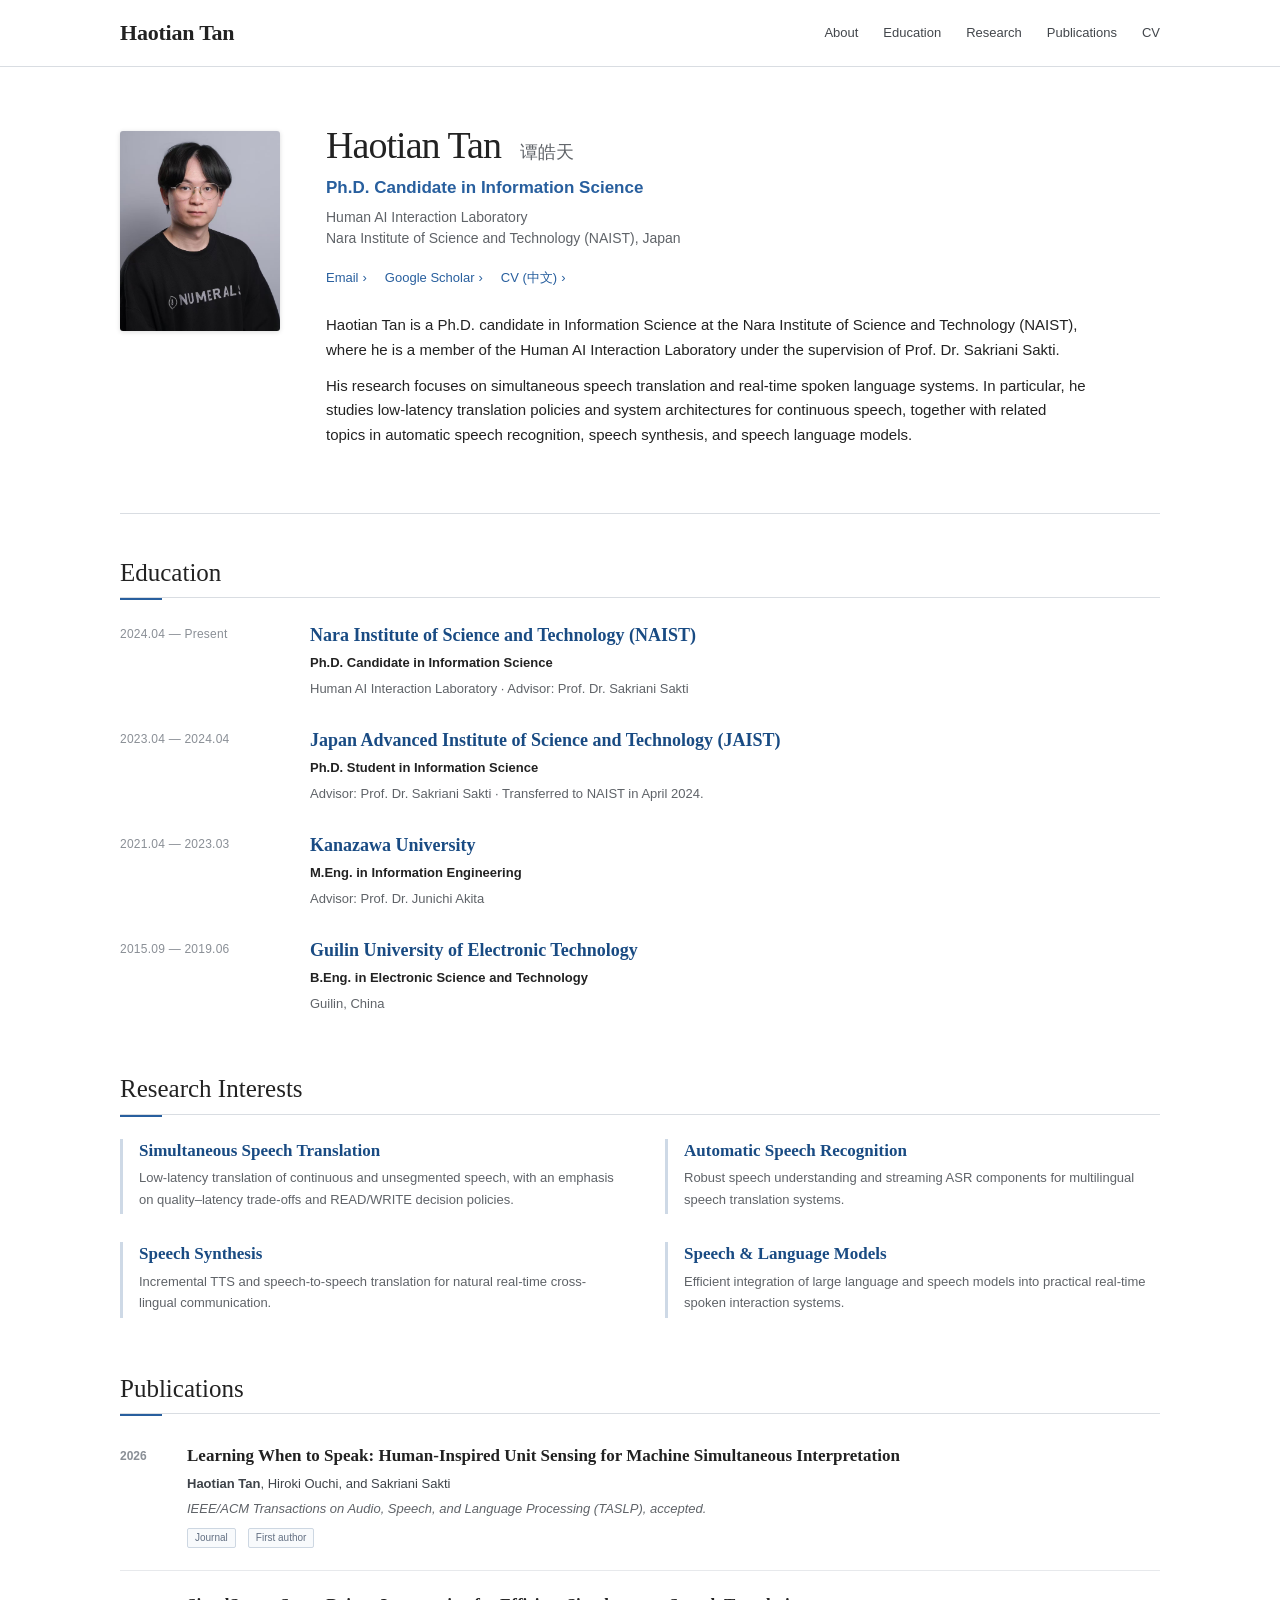
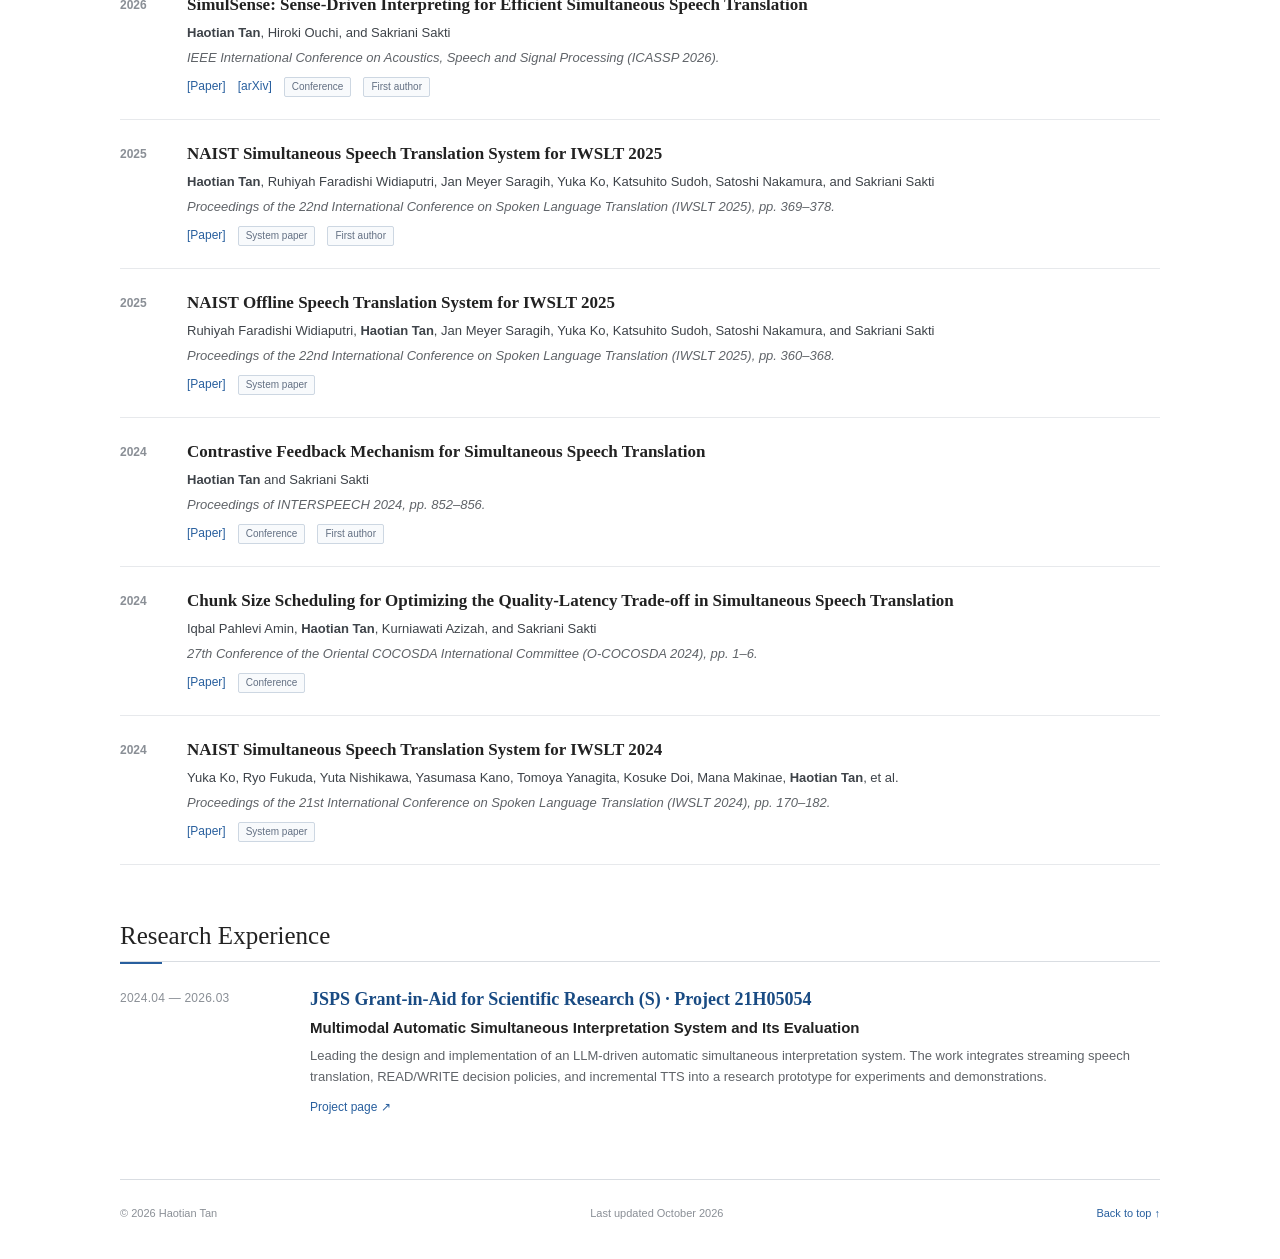
==== index.html @ d86bb1fe "Publish academic homepage" ====
<!doctype html>
<html lang="en">
<head>
  <meta charset="utf-8">
  <meta name="viewport" content="width=device-width, initial-scale=1">
  <title>Haotian Tan | Academic Homepage</title>
  <meta name="description" content="Academic homepage of Haotian Tan, a Ph.D. candidate at NAIST researching simultaneous speech translation, speech recognition, and speech synthesis.">
  <link rel="canonical" href="https://tan-ht.github.io/">
  <link rel="stylesheet" href="styles.css">
  <link rel="icon" type="image/svg+xml" href="favicon.svg">
  <meta property="og:title" content="Haotian Tan | Academic Homepage">
  <meta property="og:description" content="Ph.D. Candidate at NAIST · Simultaneous Speech Translation">
  <meta property="og:type" content="website">
  <meta property="og:url" content="https://tan-ht.github.io/">
  <meta property="og:image" content="https://tan-ht.github.io/og-academic.png">
  <meta property="og:image:width" content="1733">
  <meta property="og:image:height" content="907">
  <meta name="twitter:card" content="summary_large_image">
  <meta name="twitter:title" content="Haotian Tan | Academic Homepage">
  <meta name="twitter:description" content="Ph.D. Candidate at NAIST · Simultaneous Speech Translation">
  <meta name="twitter:image" content="https://tan-ht.github.io/og-academic.png">
</head>
<body>
<link rel="preload" as="image" href="/haotian-tan.jpg"/><main id="top"><header class="site-header"><div class="header-inner"><a class="site-name" href="#top">Haotian Tan</a><nav aria-label="Primary navigation"><a href="#about">About</a><a href="#education">Education</a><a href="#research">Research</a><a href="#publications">Publications</a><a href="/Haotian_Tan_CV_CN.pdf" download="">CV</a></nav></div></header><div class="page"><section class="intro" id="about"><div class="portrait-wrap"><img src="/haotian-tan.jpg" alt="Haotian Tan"/></div><div class="intro-copy"><h1>Haotian Tan <span>谭皓天</span></h1><p class="position">Ph.D. Candidate in Information Science</p><p class="affiliation">Human AI Interaction Laboratory<br/>Nara Institute of Science and Technology (NAIST), Japan</p><div class="contact-links"><a href="mailto:tan.haotian.tf5@naist.ac.jp">Email</a><a href="https://scholar.google.com/citations?user=Lh4GXVgAAAAJ&amp;hl=en" target="_blank" rel="noreferrer">Google Scholar</a><a href="/Haotian_Tan_CV_CN.pdf" download="">CV (中文)</a></div><div class="bio"><p>Haotian Tan is a Ph.D. candidate in Information Science at the Nara Institute of Science and Technology (NAIST), where he is a member of the Human AI Interaction Laboratory under the supervision of Prof. Dr. Sakriani Sakti.</p><p>His research focuses on simultaneous speech translation and real-time spoken language systems. In particular, he studies low-latency translation policies and system architectures for continuous speech, together with related topics in automatic speech recognition, speech synthesis, and speech language models.</p></div></div></section><section class="section" id="education"><h2>Education</h2><div class="education-list"><article class="education-item"><div class="education-dates">2024.04 — Present</div><div><h3>Nara Institute of Science and Technology (NAIST)</h3><p class="degree">Ph.D. Candidate in Information Science</p><p>Human AI Interaction Laboratory · Advisor: Prof. Dr. Sakriani Sakti</p></div></article><article class="education-item"><div class="education-dates">2023.04 — 2024.04</div><div><h3>Japan Advanced Institute of Science and Technology (JAIST)</h3><p class="degree">Ph.D. Student in Information Science</p><p>Advisor: Prof. Dr. Sakriani Sakti · Transferred to NAIST in April 2024.</p></div></article><article class="education-item"><div class="education-dates">2021.04 — 2023.03</div><div><h3>Kanazawa University</h3><p class="degree">M.Eng. in Information Engineering</p><p>Advisor: Prof. Dr. Junichi Akita</p></div></article><article class="education-item"><div class="education-dates">2015.09 — 2019.06</div><div><h3>Guilin University of Electronic Technology</h3><p class="degree">B.Eng. in Electronic Science and Technology</p><p>Guilin, China</p></div></article></div></section><section class="section" id="research"><h2>Research Interests</h2><div class="research-list"><article><h3>Simultaneous Speech Translation</h3><p>Low-latency translation of continuous and unsegmented speech, with an emphasis on quality–latency trade-offs and READ/WRITE decision policies.</p></article><article><h3>Automatic Speech Recognition</h3><p>Robust speech understanding and streaming ASR components for multilingual speech translation systems.</p></article><article><h3>Speech Synthesis</h3><p>Incremental TTS and speech-to-speech translation for natural real-time cross-lingual communication.</p></article><article><h3>Speech &amp; Language Models</h3><p>Efficient integration of large language and speech models into practical real-time spoken interaction systems.</p></article></div></section><section class="section" id="publications"><div class="section-heading-row"><h2>Publications</h2></div><div class="publications"><article class="publication"><div class="pub-year">2026</div><div class="pub-content"><h3>Learning When to Speak: Human-Inspired Unit Sensing for Machine Simultaneous Interpretation</h3><p class="authors"><strong>Haotian Tan</strong>, Hiroki Ouchi, and Sakriani Sakti</p><p class="venue">IEEE/ACM Transactions on Audio, Speech, and Language Processing (TASLP), accepted.</p><div class="pub-links"><span>Journal</span><span>First author</span></div></div></article><article class="publication"><div class="pub-year">2026</div><div class="pub-content"><h3>SimulSense: Sense-Driven Interpreting for Efficient Simultaneous Speech Translation</h3><p class="authors"><strong>Haotian Tan</strong>, Hiroki Ouchi, and Sakriani Sakti</p><p class="venue">IEEE International Conference on Acoustics, Speech and Signal Processing (ICASSP 2026).</p><div class="pub-links"><a href="https://www.cmsworkshops.com/ICASSP2026/view_paper.php?PaperNum=14052" target="_blank" rel="noreferrer">[Paper]</a><a href="https://arxiv.org/abs/2509.21932" target="_blank" rel="noreferrer">[arXiv]</a><span>Conference</span><span>First author</span></div></div></article><article class="publication"><div class="pub-year">2025</div><div class="pub-content"><h3>NAIST Simultaneous Speech Translation System for IWSLT 2025</h3><p class="authors"><strong>Haotian Tan</strong>, Ruhiyah Faradishi Widiaputri, Jan Meyer Saragih, Yuka Ko, Katsuhito Sudoh, Satoshi Nakamura, and Sakriani Sakti</p><p class="venue">Proceedings of the 22nd International Conference on Spoken Language Translation (IWSLT 2025), pp. 369–378.</p><div class="pub-links"><a href="https://aclanthology.org/2025.iwslt-1.39/" target="_blank" rel="noreferrer">[Paper]</a><span>System paper</span><span>First author</span></div></div></article><article class="publication"><div class="pub-year">2025</div><div class="pub-content"><h3>NAIST Offline Speech Translation System for IWSLT 2025</h3><p class="authors">Ruhiyah Faradishi Widiaputri, <strong>Haotian Tan</strong>, Jan Meyer Saragih, Yuka Ko, Katsuhito Sudoh, Satoshi Nakamura, and Sakriani Sakti</p><p class="venue">Proceedings of the 22nd International Conference on Spoken Language Translation (IWSLT 2025), pp. 360–368.</p><div class="pub-links"><a href="https://aclanthology.org/2025.iwslt-1.38/" target="_blank" rel="noreferrer">[Paper]</a><span>System paper</span></div></div></article><article class="publication"><div class="pub-year">2024</div><div class="pub-content"><h3>Contrastive Feedback Mechanism for Simultaneous Speech Translation</h3><p class="authors"><strong>Haotian Tan</strong> and Sakriani Sakti</p><p class="venue">Proceedings of INTERSPEECH 2024, pp. 852–856.</p><div class="pub-links"><a href="https://arxiv.org/abs/2407.20524" target="_blank" rel="noreferrer">[Paper]</a><span>Conference</span><span>First author</span></div></div></article><article class="publication"><div class="pub-year">2024</div><div class="pub-content"><h3>Chunk Size Scheduling for Optimizing the Quality-Latency Trade-off in Simultaneous Speech Translation</h3><p class="authors">Iqbal Pahlevi Amin, <strong>Haotian Tan</strong>, Kurniawati Azizah, and Sakriani Sakti</p><p class="venue">27th Conference of the Oriental COCOSDA International Committee (O-COCOSDA 2024), pp. 1–6.</p><div class="pub-links"><a href="https://ieeexplore.ieee.org/document/10800559" target="_blank" rel="noreferrer">[Paper]</a><span>Conference</span></div></div></article><article class="publication"><div class="pub-year">2024</div><div class="pub-content"><h3>NAIST Simultaneous Speech Translation System for IWSLT 2024</h3><p class="authors">Yuka Ko, Ryo Fukuda, Yuta Nishikawa, Yasumasa Kano, Tomoya Yanagita, Kosuke Doi, Mana Makinae, <strong>Haotian Tan</strong>, et al.</p><p class="venue">Proceedings of the 21st International Conference on Spoken Language Translation (IWSLT 2024), pp. 170–182.</p><div class="pub-links"><a href="https://arxiv.org/abs/2407.00826" target="_blank" rel="noreferrer">[Paper]</a><span>System paper</span></div></div></article></div></section><section class="section" id="experience"><h2>Research Experience</h2><article class="experience-item"><div class="experience-dates">2024.04 — 2026.03</div><div><h3>JSPS Grant-in-Aid for Scientific Research (S) · Project 21H05054</h3><p class="experience-title">Multimodal Automatic Simultaneous Interpretation System and Its Evaluation</p><p>Leading the design and implementation of an LLM-driven automatic simultaneous interpretation system. The work integrates streaming speech translation, READ/WRITE decision policies, and incremental TTS into a research prototype for experiments and demonstrations.</p><p class="inline-links"><a href="https://kaken.nii.ac.jp/grant/KAKENHI-PROJECT-21H05054" target="_blank" rel="noreferrer">Project page ↗</a></p></div></article></section><footer><span>© 2026 Haotian Tan</span><span>Last updated October 2026</span><a href="#top">Back to top ↑</a></footer></div></main>
</body>
</html>
---- styles.css ----
:root {
  --text: #222;
  --muted: #5f6368;
  --light: #8a8f96;
  --accent: #285f9e;
  --accent-dark: #194b83;
  --line: #d9dde2;
  --soft: #f5f7f9;
}

* { box-sizing: border-box; }
html { scroll-behavior: smooth; scroll-padding-top: 82px; }
body { margin: 0; color: var(--text); background: #fff; font-family: Arial, Helvetica, sans-serif; font-size: 15px; line-height: 1.65; -webkit-font-smoothing: antialiased; }
a { color: var(--accent); text-decoration: none; }
a:hover { color: var(--accent-dark); text-decoration: underline; }
::selection { background: #dbeafe; }

.site-header { position: sticky; top: 0; z-index: 40; background: rgba(255,255,255,.96); border-bottom: 1px solid var(--line); backdrop-filter: blur(8px); }
.header-inner { width: min(1040px, calc(100% - 40px)); height: 66px; margin: 0 auto; display: flex; justify-content: space-between; align-items: center; gap: 30px; }
.site-name { color: var(--text); font-family: Georgia, 'Times New Roman', serif; font-size: 22px; font-weight: 600; letter-spacing: -.01em; }
.site-name:hover { color: var(--text); text-decoration: none; }
.site-header nav { display: flex; gap: 25px; font-size: 13px; }
.site-header nav a { color: #42464b; }
.site-header nav a:hover { color: var(--accent); text-decoration: none; }

.page { width: min(1040px, calc(100% - 40px)); margin: 0 auto; }
.intro { display: grid; grid-template-columns: 164px minmax(0, 1fr); gap: 42px; align-items: start; padding: 64px 0 54px; border-bottom: 1px solid var(--line); }
.portrait-wrap img { display: block; width: 160px; height: 200px; object-fit: cover; object-position: 54% 34%; border-radius: 3px; box-shadow: 0 1px 5px rgba(0,0,0,.14); }
.intro-copy h1 { margin: -8px 0 4px; font-family: Georgia, 'Times New Roman', serif; font-size: 38px; font-weight: 500; line-height: 1.2; letter-spacing: -.025em; }
.intro-copy h1 span { margin-left: 10px; color: var(--muted); font-family: Arial, Helvetica, sans-serif; font-size: 18px; font-weight: 400; letter-spacing: 0; }
.position { margin: 5px 0 0; color: var(--accent); font-size: 17px; font-weight: 600; }
.affiliation { margin: 5px 0 0; color: var(--muted); font-size: 14px; line-height: 1.5; }
.contact-links { display: flex; flex-wrap: wrap; gap: 9px 18px; margin: 18px 0 25px; font-size: 13px; }
.contact-links a::after { content: '›'; margin-left: 4px; }
.bio { max-width: 760px; }
.bio p { margin: 0 0 11px; }

.section { padding: 43px 0 12px; }
.section h2 { margin: 0 0 24px; padding-bottom: 8px; border-bottom: 1px solid var(--line); color: var(--text); font-family: Georgia, 'Times New Roman', serif; font-size: 25px; font-weight: 500; line-height: 1.3; }
.section h2::after { content: ''; display: block; width: 42px; height: 2px; margin-top: 9px; margin-bottom: -11px; background: var(--accent); }
.section h3 { margin: 0; font-size: 16px; line-height: 1.45; }
.section p { margin: 4px 0; }

.education-list { display: grid; gap: 24px; }
.education-item { display: grid; grid-template-columns: 162px minmax(0, 1fr); gap: 28px; }
.education-dates, .experience-dates { color: var(--light); font-size: 12px; letter-spacing: .02em; padding-top: 3px; }
.education-item h3 { color: var(--accent-dark); font-family: Georgia, 'Times New Roman', serif; font-size: 18px; font-weight: 600; }
.education-item .degree { color: var(--text); font-weight: 600; }
.education-item p { color: var(--muted); font-size: 13px; }
.education-item .note { margin-top: 6px; font-style: italic; }

.research-list { display: grid; grid-template-columns: 1fr 1fr; gap: 28px 50px; }
.research-list article { padding-left: 16px; border-left: 3px solid #ced9e6; }
.research-list h3 { color: var(--accent-dark); font-family: Georgia, 'Times New Roman', serif; font-size: 17px; font-weight: 600; }
.research-list p { color: var(--muted); font-size: 13px; line-height: 1.65; }

.section-heading-row { display: flex; align-items: baseline; justify-content: space-between; gap: 20px; border-bottom: 1px solid var(--line); margin-bottom: 8px; }
.section-heading-row h2 { flex: 1; border: 0; margin: 0; }
.section-heading-row>a { font-size: 12px; white-space: nowrap; }
.publication { display: grid; grid-template-columns: 55px minmax(0, 1fr); gap: 12px; padding: 22px 0; border-bottom: 1px solid #e7e9ec; }
.pub-year { color: var(--light); font-size: 12px; font-weight: 600; padding-top: 3px; }
.pub-content h3 { color: var(--text); font-family: Georgia, 'Times New Roman', serif; font-size: 17px; font-weight: 600; }
.authors { color: #3e4349; font-size: 13px; }
.venue { color: var(--muted); font-size: 13px; font-style: italic; }
.pub-links { display: flex; flex-wrap: wrap; align-items: center; gap: 6px 12px; margin-top: 8px; }
.pub-links a { font-size: 12px; }
.pub-links span { padding: 1px 7px; border: 1px solid #cdd7e2; border-radius: 2px; color: #637083; background: #f8fafc; font-size: 10px; }

.experience-item { display: grid; grid-template-columns: 162px minmax(0, 1fr); gap: 28px; }
.experience-item h3 { color: var(--accent-dark); font-family: Georgia, 'Times New Roman', serif; font-size: 18px; }
.experience-title { font-weight: 600; }
.experience-item>div:last-child>p:not(.experience-title):not(.inline-links) { color: var(--muted); font-size: 13px; }
.inline-links { display: flex; gap: 22px; margin-top: 10px!important; font-size: 12px; }

footer { display: flex; justify-content: space-between; gap: 20px; margin-top: 46px; padding: 24px 0 36px; border-top: 1px solid var(--line); color: var(--light); font-size: 11px; }

@media (max-width: 760px) {
  html { scroll-padding-top: 64px; }
  .header-inner { height: auto; min-height: 62px; padding: 12px 0; align-items: flex-start; }
  .site-header nav { gap: 13px; flex-wrap: wrap; justify-content: flex-end; }
  .site-header nav a:nth-child(3) { display: none; }
  .intro { grid-template-columns: 120px 1fr; gap: 24px; padding-top: 42px; }
  .portrait-wrap img { width: 116px; height: 150px; }
  .intro-copy h1 { font-size: 31px; }
  .intro-copy h1 span { display: block; margin: 3px 0 0; }
  .bio { grid-column: 1 / -1; }
  .education-item, .experience-item { grid-template-columns: 128px minmax(0, 1fr); gap: 20px; }
  .research-list { grid-template-columns: 1fr; }
}

@media (max-width: 520px) {
  .header-inner, .page { width: calc(100% - 28px); }
  .header-inner { display: block; }
  .site-name { display: block; margin-bottom: 6px; }
  .site-header nav { justify-content: flex-start; font-size: 12px; }
  .intro { grid-template-columns: 88px 1fr; gap: 17px; padding: 32px 0 36px; }
  .portrait-wrap img { width: 86px; height: 112px; }
  .intro-copy h1 { font-size: 25px; }
  .intro-copy h1 span { font-size: 14px; }
  .position { font-size: 14px; }
  .affiliation { font-size: 12px; }
  .contact-links { grid-column: 1 / -1; margin: 15px 0 20px; }
  .bio { grid-column: 1 / -1; }
  .section { padding-top: 36px; }
  .education-item, .experience-item { grid-template-columns: 1fr; gap: 4px; }
  .education-dates, .experience-dates { order: 2; }
  .publication { grid-template-columns: 1fr; gap: 3px; }
  .pub-year { order: 2; }
  .section-heading-row { align-items: flex-start; }
  .section-heading-row>a { padding-top: 6px; }
  footer { flex-direction: column; align-items: center; gap: 4px; }
}

@media (prefers-reduced-motion: reduce) { html { scroll-behavior: auto; } }
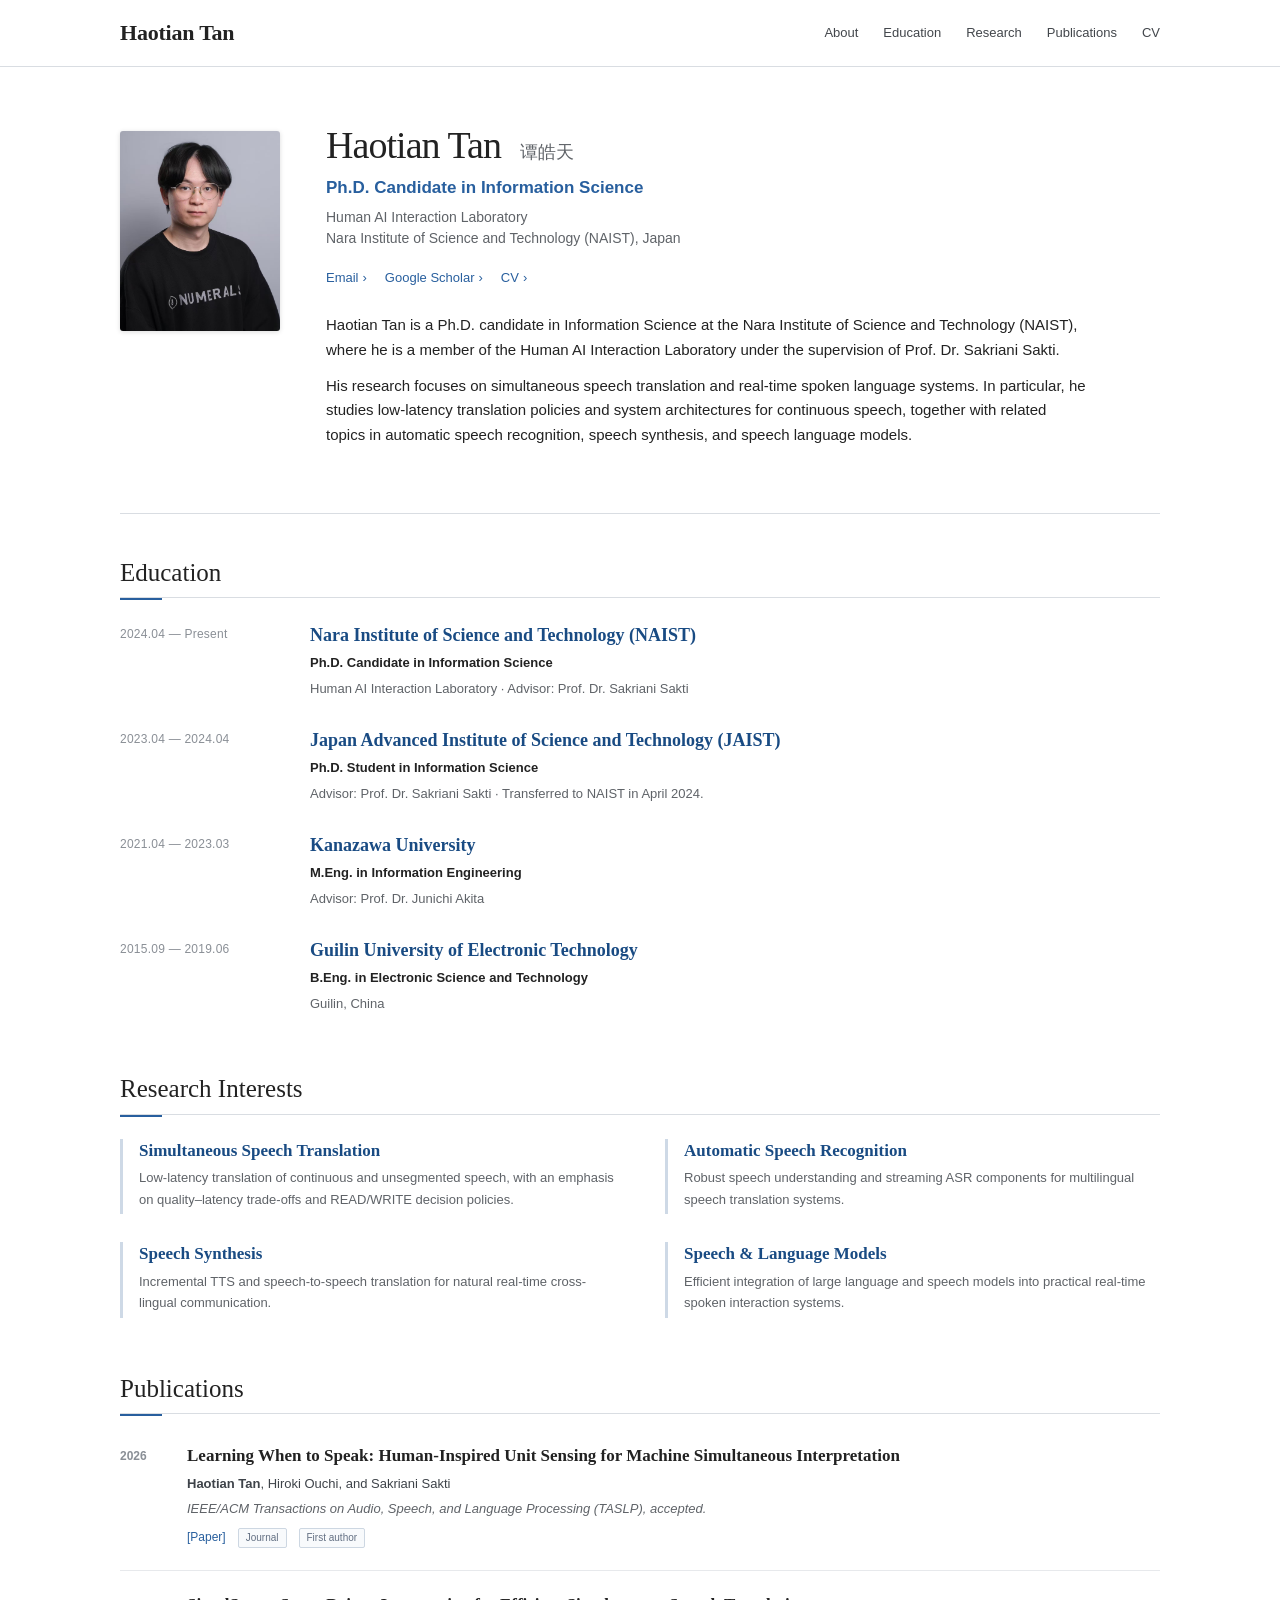
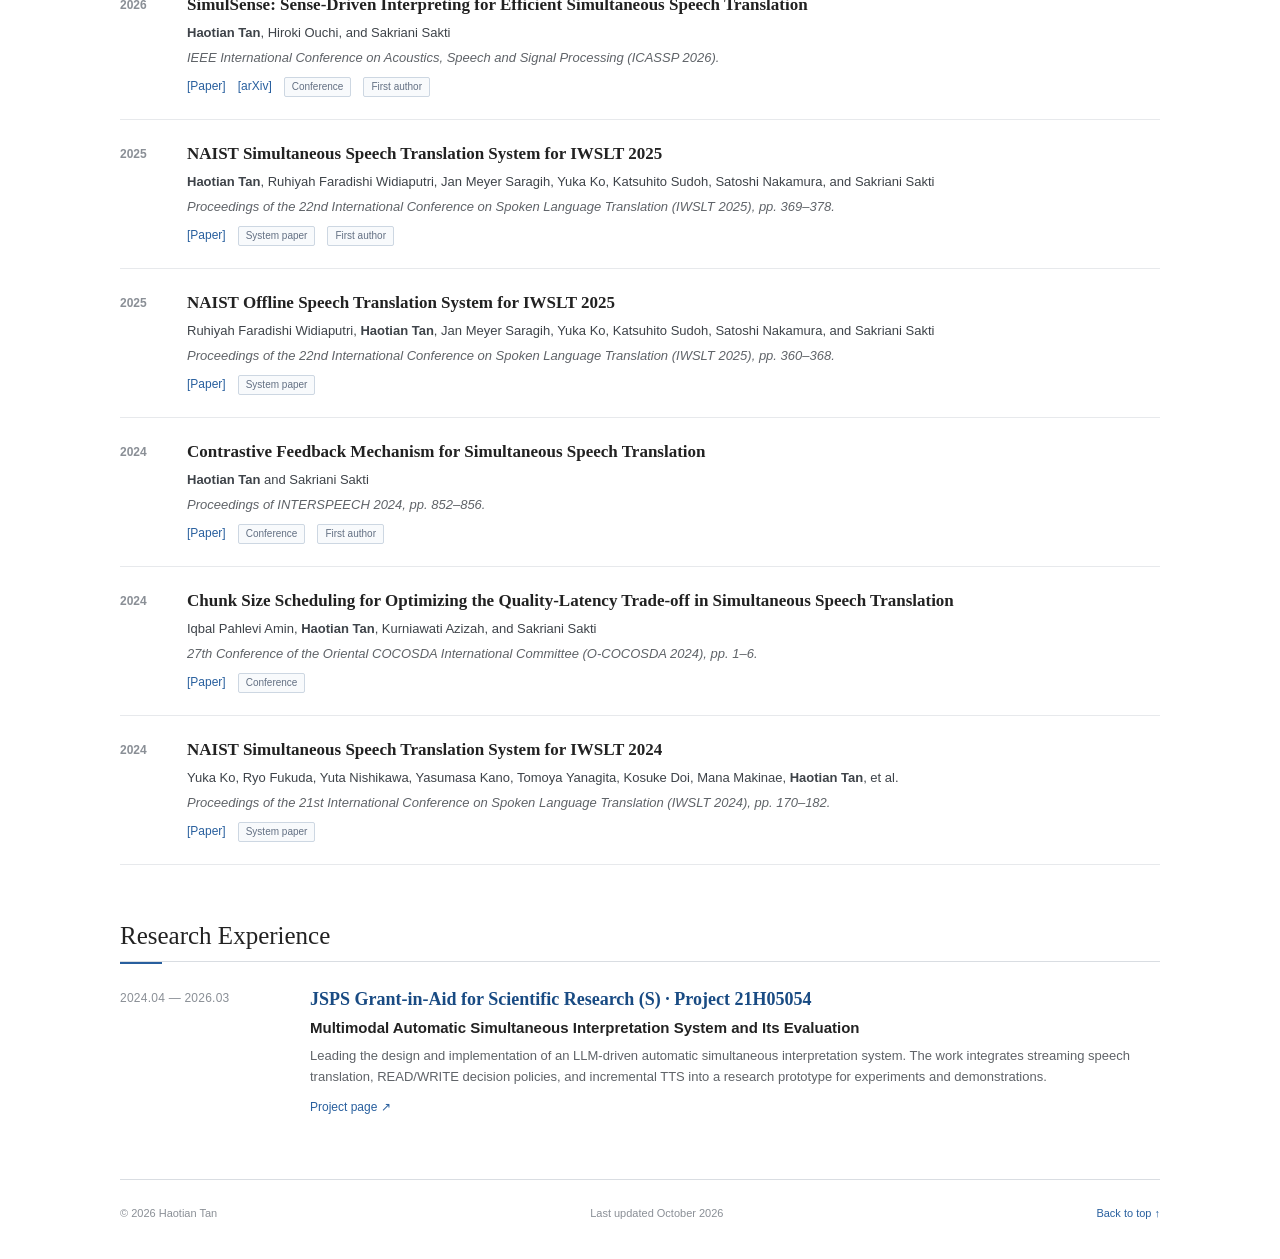
==== commit 5f548c60: "Add TASLP paper link and simplify CV label" ====
--- a/index.html
+++ b/index.html
@@ -21,7 +21,7 @@
   <meta name="twitter:image" content="https://tan-ht.github.io/og-academic.png">
 </head>
 <body>
-<link rel="preload" as="image" href="/haotian-tan.jpg"/><main id="top"><header class="site-header"><div class="header-inner"><a class="site-name" href="#top">Haotian Tan</a><nav aria-label="Primary navigation"><a href="#about">About</a><a href="#education">Education</a><a href="#research">Research</a><a href="#publications">Publications</a><a href="/Haotian_Tan_CV_CN.pdf" download="">CV</a></nav></div></header><div class="page"><section class="intro" id="about"><div class="portrait-wrap"><img src="/haotian-tan.jpg" alt="Haotian Tan"/></div><div class="intro-copy"><h1>Haotian Tan <span>谭皓天</span></h1><p class="position">Ph.D. Candidate in Information Science</p><p class="affiliation">Human AI Interaction Laboratory<br/>Nara Institute of Science and Technology (NAIST), Japan</p><div class="contact-links"><a href="mailto:tan.haotian.tf5@naist.ac.jp">Email</a><a href="https://scholar.google.com/citations?user=Lh4GXVgAAAAJ&amp;hl=en" target="_blank" rel="noreferrer">Google Scholar</a><a href="/Haotian_Tan_CV_CN.pdf" download="">CV (中文)</a></div><div class="bio"><p>Haotian Tan is a Ph.D. candidate in Information Science at the Nara Institute of Science and Technology (NAIST), where he is a member of the Human AI Interaction Laboratory under the supervision of Prof. Dr. Sakriani Sakti.</p><p>His research focuses on simultaneous speech translation and real-time spoken language systems. In particular, he studies low-latency translation policies and system architectures for continuous speech, together with related topics in automatic speech recognition, speech synthesis, and speech language models.</p></div></div></section><section class="section" id="education"><h2>Education</h2><div class="education-list"><article class="education-item"><div class="education-dates">2024.04 — Present</div><div><h3>Nara Institute of Science and Technology (NAIST)</h3><p class="degree">Ph.D. Candidate in Information Science</p><p>Human AI Interaction Laboratory · Advisor: Prof. Dr. Sakriani Sakti</p></div></article><article class="education-item"><div class="education-dates">2023.04 — 2024.04</div><div><h3>Japan Advanced Institute of Science and Technology (JAIST)</h3><p class="degree">Ph.D. Student in Information Science</p><p>Advisor: Prof. Dr. Sakriani Sakti · Transferred to NAIST in April 2024.</p></div></article><article class="education-item"><div class="education-dates">2021.04 — 2023.03</div><div><h3>Kanazawa University</h3><p class="degree">M.Eng. in Information Engineering</p><p>Advisor: Prof. Dr. Junichi Akita</p></div></article><article class="education-item"><div class="education-dates">2015.09 — 2019.06</div><div><h3>Guilin University of Electronic Technology</h3><p class="degree">B.Eng. in Electronic Science and Technology</p><p>Guilin, China</p></div></article></div></section><section class="section" id="research"><h2>Research Interests</h2><div class="research-list"><article><h3>Simultaneous Speech Translation</h3><p>Low-latency translation of continuous and unsegmented speech, with an emphasis on quality–latency trade-offs and READ/WRITE decision policies.</p></article><article><h3>Automatic Speech Recognition</h3><p>Robust speech understanding and streaming ASR components for multilingual speech translation systems.</p></article><article><h3>Speech Synthesis</h3><p>Incremental TTS and speech-to-speech translation for natural real-time cross-lingual communication.</p></article><article><h3>Speech &amp; Language Models</h3><p>Efficient integration of large language and speech models into practical real-time spoken interaction systems.</p></article></div></section><section class="section" id="publications"><div class="section-heading-row"><h2>Publications</h2></div><div class="publications"><article class="publication"><div class="pub-year">2026</div><div class="pub-content"><h3>Learning When to Speak: Human-Inspired Unit Sensing for Machine Simultaneous Interpretation</h3><p class="authors"><strong>Haotian Tan</strong>, Hiroki Ouchi, and Sakriani Sakti</p><p class="venue">IEEE/ACM Transactions on Audio, Speech, and Language Processing (TASLP), accepted.</p><div class="pub-links"><span>Journal</span><span>First author</span></div></div></article><article class="publication"><div class="pub-year">2026</div><div class="pub-content"><h3>SimulSense: Sense-Driven Interpreting for Efficient Simultaneous Speech Translation</h3><p class="authors"><strong>Haotian Tan</strong>, Hiroki Ouchi, and Sakriani Sakti</p><p class="venue">IEEE International Conference on Acoustics, Speech and Signal Processing (ICASSP 2026).</p><div class="pub-links"><a href="https://www.cmsworkshops.com/ICASSP2026/view_paper.php?PaperNum=14052" target="_blank" rel="noreferrer">[Paper]</a><a href="https://arxiv.org/abs/2509.21932" target="_blank" rel="noreferrer">[arXiv]</a><span>Conference</span><span>First author</span></div></div></article><article class="publication"><div class="pub-year">2025</div><div class="pub-content"><h3>NAIST Simultaneous Speech Translation System for IWSLT 2025</h3><p class="authors"><strong>Haotian Tan</strong>, Ruhiyah Faradishi Widiaputri, Jan Meyer Saragih, Yuka Ko, Katsuhito Sudoh, Satoshi Nakamura, and Sakriani Sakti</p><p class="venue">Proceedings of the 22nd International Conference on Spoken Language Translation (IWSLT 2025), pp. 369–378.</p><div class="pub-links"><a href="https://aclanthology.org/2025.iwslt-1.39/" target="_blank" rel="noreferrer">[Paper]</a><span>System paper</span><span>First author</span></div></div></article><article class="publication"><div class="pub-year">2025</div><div class="pub-content"><h3>NAIST Offline Speech Translation System for IWSLT 2025</h3><p class="authors">Ruhiyah Faradishi Widiaputri, <strong>Haotian Tan</strong>, Jan Meyer Saragih, Yuka Ko, Katsuhito Sudoh, Satoshi Nakamura, and Sakriani Sakti</p><p class="venue">Proceedings of the 22nd International Conference on Spoken Language Translation (IWSLT 2025), pp. 360–368.</p><div class="pub-links"><a href="https://aclanthology.org/2025.iwslt-1.38/" target="_blank" rel="noreferrer">[Paper]</a><span>System paper</span></div></div></article><article class="publication"><div class="pub-year">2024</div><div class="pub-content"><h3>Contrastive Feedback Mechanism for Simultaneous Speech Translation</h3><p class="authors"><strong>Haotian Tan</strong> and Sakriani Sakti</p><p class="venue">Proceedings of INTERSPEECH 2024, pp. 852–856.</p><div class="pub-links"><a href="https://arxiv.org/abs/2407.20524" target="_blank" rel="noreferrer">[Paper]</a><span>Conference</span><span>First author</span></div></div></article><article class="publication"><div class="pub-year">2024</div><div class="pub-content"><h3>Chunk Size Scheduling for Optimizing the Quality-Latency Trade-off in Simultaneous Speech Translation</h3><p class="authors">Iqbal Pahlevi Amin, <strong>Haotian Tan</strong>, Kurniawati Azizah, and Sakriani Sakti</p><p class="venue">27th Conference of the Oriental COCOSDA International Committee (O-COCOSDA 2024), pp. 1–6.</p><div class="pub-links"><a href="https://ieeexplore.ieee.org/document/10800559" target="_blank" rel="noreferrer">[Paper]</a><span>Conference</span></div></div></article><article class="publication"><div class="pub-year">2024</div><div class="pub-content"><h3>NAIST Simultaneous Speech Translation System for IWSLT 2024</h3><p class="authors">Yuka Ko, Ryo Fukuda, Yuta Nishikawa, Yasumasa Kano, Tomoya Yanagita, Kosuke Doi, Mana Makinae, <strong>Haotian Tan</strong>, et al.</p><p class="venue">Proceedings of the 21st International Conference on Spoken Language Translation (IWSLT 2024), pp. 170–182.</p><div class="pub-links"><a href="https://arxiv.org/abs/2407.00826" target="_blank" rel="noreferrer">[Paper]</a><span>System paper</span></div></div></article></div></section><section class="section" id="experience"><h2>Research Experience</h2><article class="experience-item"><div class="experience-dates">2024.04 — 2026.03</div><div><h3>JSPS Grant-in-Aid for Scientific Research (S) · Project 21H05054</h3><p class="experience-title">Multimodal Automatic Simultaneous Interpretation System and Its Evaluation</p><p>Leading the design and implementation of an LLM-driven automatic simultaneous interpretation system. The work integrates streaming speech translation, READ/WRITE decision policies, and incremental TTS into a research prototype for experiments and demonstrations.</p><p class="inline-links"><a href="https://kaken.nii.ac.jp/grant/KAKENHI-PROJECT-21H05054" target="_blank" rel="noreferrer">Project page ↗</a></p></div></article></section><footer><span>© 2026 Haotian Tan</span><span>Last updated October 2026</span><a href="#top">Back to top ↑</a></footer></div></main>
+<link rel="preload" as="image" href="/haotian-tan.jpg"/><main id="top"><header class="site-header"><div class="header-inner"><a class="site-name" href="#top">Haotian Tan</a><nav aria-label="Primary navigation"><a href="#about">About</a><a href="#education">Education</a><a href="#research">Research</a><a href="#publications">Publications</a><a href="/Haotian_Tan_CV_CN.pdf" download="">CV</a></nav></div></header><div class="page"><section class="intro" id="about"><div class="portrait-wrap"><img src="/haotian-tan.jpg" alt="Haotian Tan"/></div><div class="intro-copy"><h1>Haotian Tan <span>谭皓天</span></h1><p class="position">Ph.D. Candidate in Information Science</p><p class="affiliation">Human AI Interaction Laboratory<br/>Nara Institute of Science and Technology (NAIST), Japan</p><div class="contact-links"><a href="mailto:tan.haotian.tf5@naist.ac.jp">Email</a><a href="https://scholar.google.com/citations?user=Lh4GXVgAAAAJ&amp;hl=en" target="_blank" rel="noreferrer">Google Scholar</a><a href="/Haotian_Tan_CV_CN.pdf" download="">CV</a></div><div class="bio"><p>Haotian Tan is a Ph.D. candidate in Information Science at the Nara Institute of Science and Technology (NAIST), where he is a member of the Human AI Interaction Laboratory under the supervision of Prof. Dr. Sakriani Sakti.</p><p>His research focuses on simultaneous speech translation and real-time spoken language systems. In particular, he studies low-latency translation policies and system architectures for continuous speech, together with related topics in automatic speech recognition, speech synthesis, and speech language models.</p></div></div></section><section class="section" id="education"><h2>Education</h2><div class="education-list"><article class="education-item"><div class="education-dates">2024.04 — Present</div><div><h3>Nara Institute of Science and Technology (NAIST)</h3><p class="degree">Ph.D. Candidate in Information Science</p><p>Human AI Interaction Laboratory · Advisor: Prof. Dr. Sakriani Sakti</p></div></article><article class="education-item"><div class="education-dates">2023.04 — 2024.04</div><div><h3>Japan Advanced Institute of Science and Technology (JAIST)</h3><p class="degree">Ph.D. Student in Information Science</p><p>Advisor: Prof. Dr. Sakriani Sakti · Transferred to NAIST in April 2024.</p></div></article><article class="education-item"><div class="education-dates">2021.04 — 2023.03</div><div><h3>Kanazawa University</h3><p class="degree">M.Eng. in Information Engineering</p><p>Advisor: Prof. Dr. Junichi Akita</p></div></article><article class="education-item"><div class="education-dates">2015.09 — 2019.06</div><div><h3>Guilin University of Electronic Technology</h3><p class="degree">B.Eng. in Electronic Science and Technology</p><p>Guilin, China</p></div></article></div></section><section class="section" id="research"><h2>Research Interests</h2><div class="research-list"><article><h3>Simultaneous Speech Translation</h3><p>Low-latency translation of continuous and unsegmented speech, with an emphasis on quality–latency trade-offs and READ/WRITE decision policies.</p></article><article><h3>Automatic Speech Recognition</h3><p>Robust speech understanding and streaming ASR components for multilingual speech translation systems.</p></article><article><h3>Speech Synthesis</h3><p>Incremental TTS and speech-to-speech translation for natural real-time cross-lingual communication.</p></article><article><h3>Speech &amp; Language Models</h3><p>Efficient integration of large language and speech models into practical real-time spoken interaction systems.</p></article></div></section><section class="section" id="publications"><div class="section-heading-row"><h2>Publications</h2></div><div class="publications"><article class="publication"><div class="pub-year">2026</div><div class="pub-content"><h3>Learning When to Speak: Human-Inspired Unit Sensing for Machine Simultaneous Interpretation</h3><p class="authors"><strong>Haotian Tan</strong>, Hiroki Ouchi, and Sakriani Sakti</p><p class="venue">IEEE/ACM Transactions on Audio, Speech, and Language Processing (TASLP), accepted.</p><div class="pub-links"><a href="https://ieeexplore.ieee.org/document/11732033" target="_blank" rel="noreferrer">[Paper]</a><span>Journal</span><span>First author</span></div></div></article><article class="publication"><div class="pub-year">2026</div><div class="pub-content"><h3>SimulSense: Sense-Driven Interpreting for Efficient Simultaneous Speech Translation</h3><p class="authors"><strong>Haotian Tan</strong>, Hiroki Ouchi, and Sakriani Sakti</p><p class="venue">IEEE International Conference on Acoustics, Speech and Signal Processing (ICASSP 2026).</p><div class="pub-links"><a href="https://www.cmsworkshops.com/ICASSP2026/view_paper.php?PaperNum=14052" target="_blank" rel="noreferrer">[Paper]</a><a href="https://arxiv.org/abs/2509.21932" target="_blank" rel="noreferrer">[arXiv]</a><span>Conference</span><span>First author</span></div></div></article><article class="publication"><div class="pub-year">2025</div><div class="pub-content"><h3>NAIST Simultaneous Speech Translation System for IWSLT 2025</h3><p class="authors"><strong>Haotian Tan</strong>, Ruhiyah Faradishi Widiaputri, Jan Meyer Saragih, Yuka Ko, Katsuhito Sudoh, Satoshi Nakamura, and Sakriani Sakti</p><p class="venue">Proceedings of the 22nd International Conference on Spoken Language Translation (IWSLT 2025), pp. 369–378.</p><div class="pub-links"><a href="https://aclanthology.org/2025.iwslt-1.39/" target="_blank" rel="noreferrer">[Paper]</a><span>System paper</span><span>First author</span></div></div></article><article class="publication"><div class="pub-year">2025</div><div class="pub-content"><h3>NAIST Offline Speech Translation System for IWSLT 2025</h3><p class="authors">Ruhiyah Faradishi Widiaputri, <strong>Haotian Tan</strong>, Jan Meyer Saragih, Yuka Ko, Katsuhito Sudoh, Satoshi Nakamura, and Sakriani Sakti</p><p class="venue">Proceedings of the 22nd International Conference on Spoken Language Translation (IWSLT 2025), pp. 360–368.</p><div class="pub-links"><a href="https://aclanthology.org/2025.iwslt-1.38/" target="_blank" rel="noreferrer">[Paper]</a><span>System paper</span></div></div></article><article class="publication"><div class="pub-year">2024</div><div class="pub-content"><h3>Contrastive Feedback Mechanism for Simultaneous Speech Translation</h3><p class="authors"><strong>Haotian Tan</strong> and Sakriani Sakti</p><p class="venue">Proceedings of INTERSPEECH 2024, pp. 852–856.</p><div class="pub-links"><a href="https://arxiv.org/abs/2407.20524" target="_blank" rel="noreferrer">[Paper]</a><span>Conference</span><span>First author</span></div></div></article><article class="publication"><div class="pub-year">2024</div><div class="pub-content"><h3>Chunk Size Scheduling for Optimizing the Quality-Latency Trade-off in Simultaneous Speech Translation</h3><p class="authors">Iqbal Pahlevi Amin, <strong>Haotian Tan</strong>, Kurniawati Azizah, and Sakriani Sakti</p><p class="venue">27th Conference of the Oriental COCOSDA International Committee (O-COCOSDA 2024), pp. 1–6.</p><div class="pub-links"><a href="https://ieeexplore.ieee.org/document/10800559" target="_blank" rel="noreferrer">[Paper]</a><span>Conference</span></div></div></article><article class="publication"><div class="pub-year">2024</div><div class="pub-content"><h3>NAIST Simultaneous Speech Translation System for IWSLT 2024</h3><p class="authors">Yuka Ko, Ryo Fukuda, Yuta Nishikawa, Yasumasa Kano, Tomoya Yanagita, Kosuke Doi, Mana Makinae, <strong>Haotian Tan</strong>, et al.</p><p class="venue">Proceedings of the 21st International Conference on Spoken Language Translation (IWSLT 2024), pp. 170–182.</p><div class="pub-links"><a href="https://arxiv.org/abs/2407.00826" target="_blank" rel="noreferrer">[Paper]</a><span>System paper</span></div></div></article></div></section><section class="section" id="experience"><h2>Research Experience</h2><article class="experience-item"><div class="experience-dates">2024.04 — 2026.03</div><div><h3>JSPS Grant-in-Aid for Scientific Research (S) · Project 21H05054</h3><p class="experience-title">Multimodal Automatic Simultaneous Interpretation System and Its Evaluation</p><p>Leading the design and implementation of an LLM-driven automatic simultaneous interpretation system. The work integrates streaming speech translation, READ/WRITE decision policies, and incremental TTS into a research prototype for experiments and demonstrations.</p><p class="inline-links"><a href="https://kaken.nii.ac.jp/grant/KAKENHI-PROJECT-21H05054" target="_blank" rel="noreferrer">Project page ↗</a></p></div></article></section><footer><span>© 2026 Haotian Tan</span><span>Last updated October 2026</span><a href="#top">Back to top ↑</a></footer></div></main>
 </body>
 </html>
 
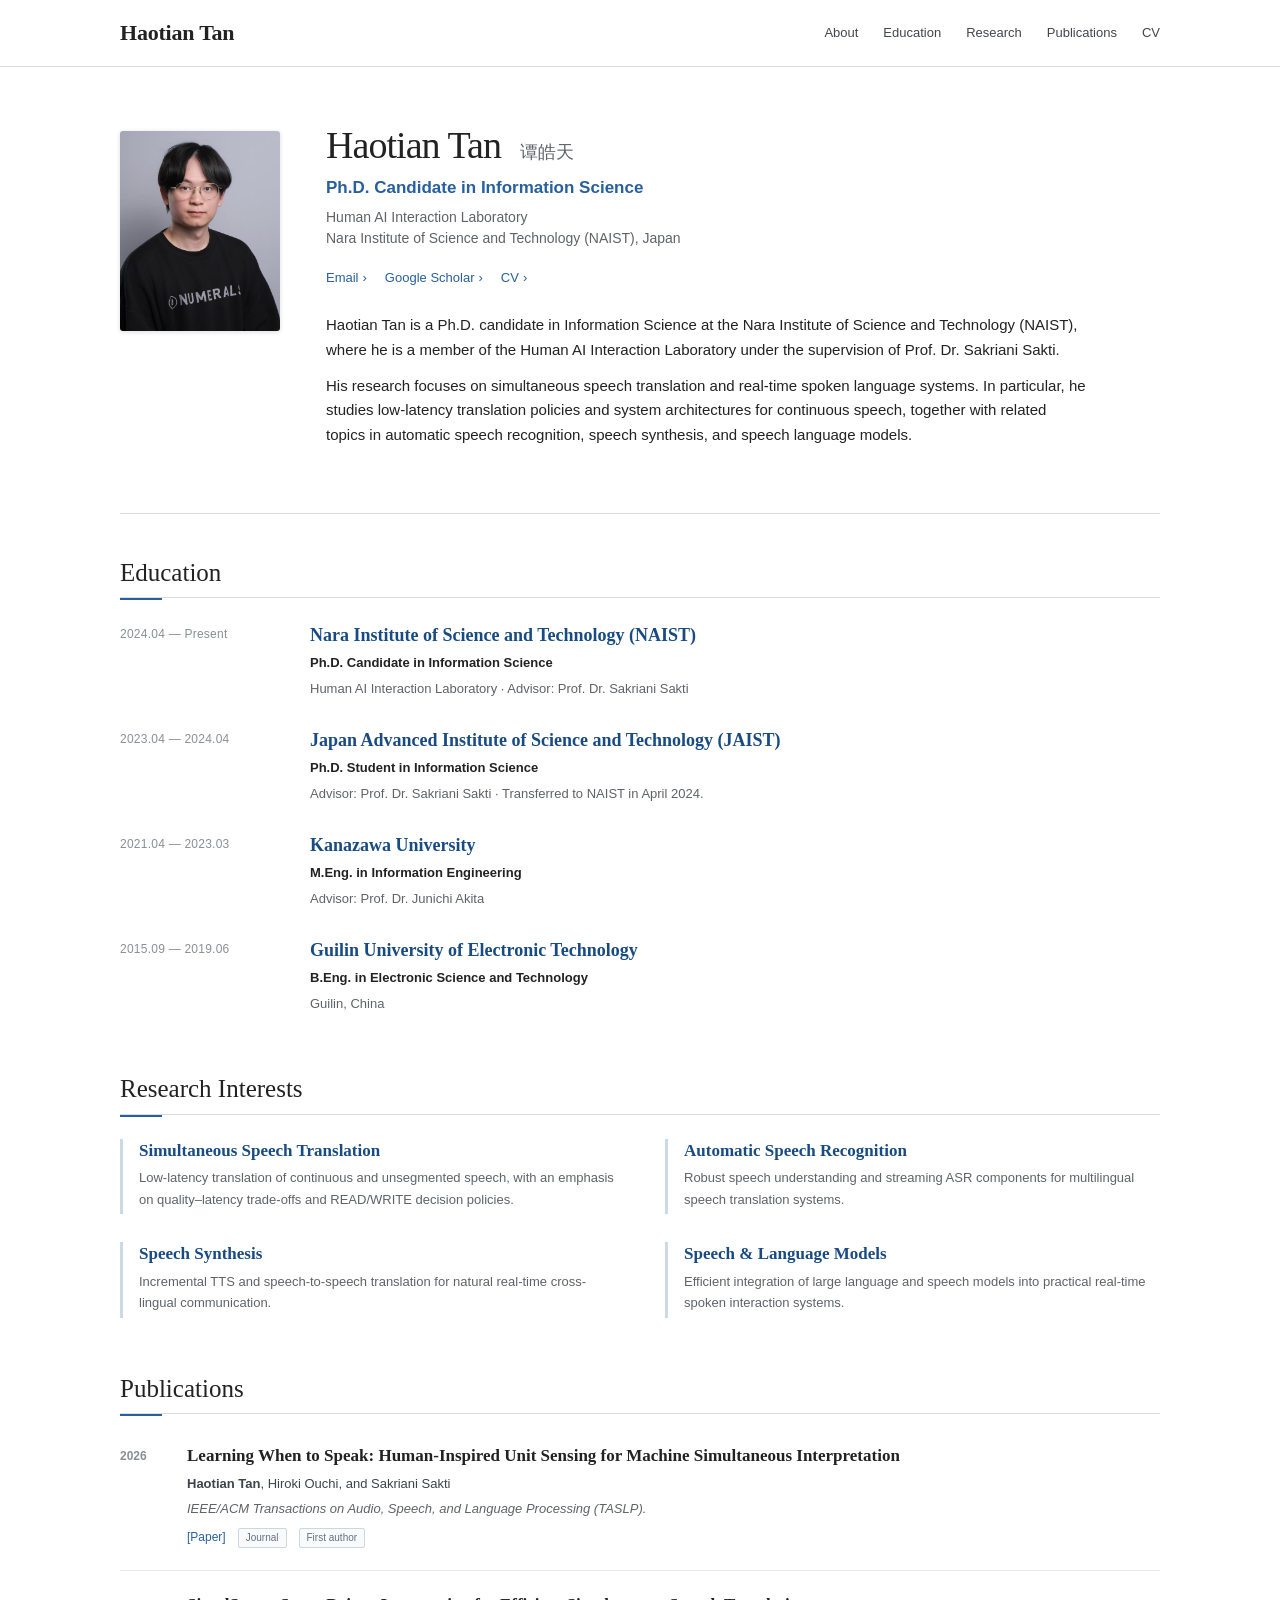
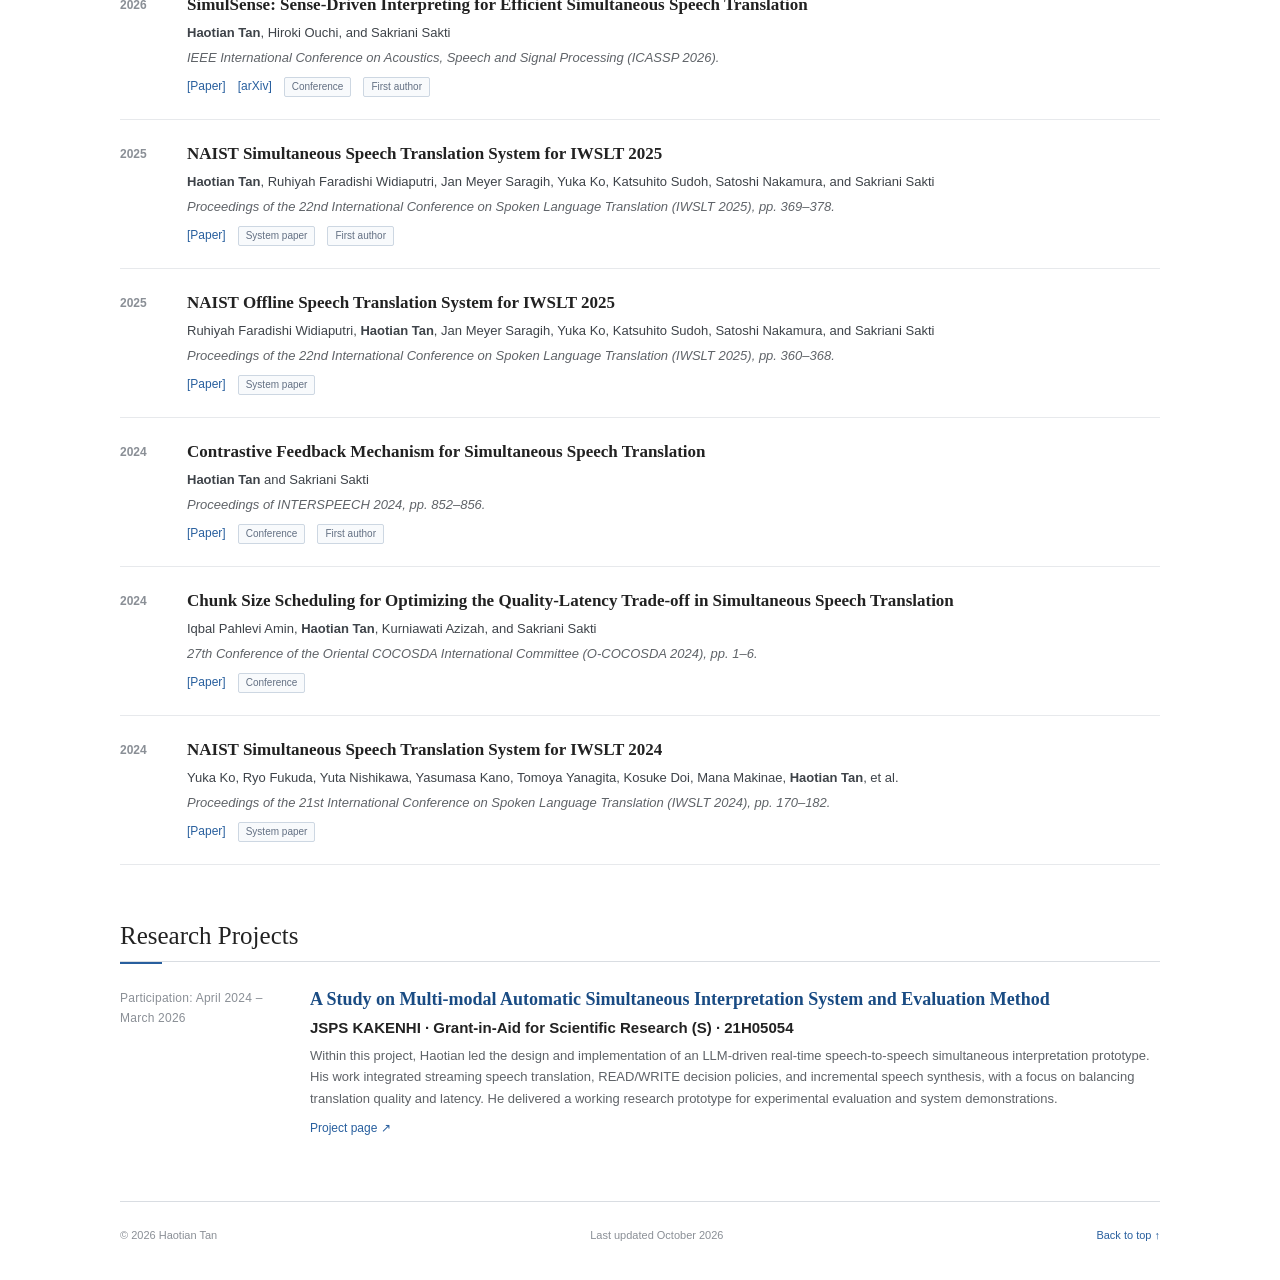
==== commit 83f9b3bb: "Update research project and TASLP publication" ====
--- a/index.html
+++ b/index.html
@@ -21,7 +21,7 @@
   <meta name="twitter:image" content="https://tan-ht.github.io/og-academic.png">
 </head>
 <body>
-<link rel="preload" as="image" href="/haotian-tan.jpg"/><main id="top"><header class="site-header"><div class="header-inner"><a class="site-name" href="#top">Haotian Tan</a><nav aria-label="Primary navigation"><a href="#about">About</a><a href="#education">Education</a><a href="#research">Research</a><a href="#publications">Publications</a><a href="/Haotian_Tan_CV_CN.pdf" download="">CV</a></nav></div></header><div class="page"><section class="intro" id="about"><div class="portrait-wrap"><img src="/haotian-tan.jpg" alt="Haotian Tan"/></div><div class="intro-copy"><h1>Haotian Tan <span>谭皓天</span></h1><p class="position">Ph.D. Candidate in Information Science</p><p class="affiliation">Human AI Interaction Laboratory<br/>Nara Institute of Science and Technology (NAIST), Japan</p><div class="contact-links"><a href="mailto:tan.haotian.tf5@naist.ac.jp">Email</a><a href="https://scholar.google.com/citations?user=Lh4GXVgAAAAJ&amp;hl=en" target="_blank" rel="noreferrer">Google Scholar</a><a href="/Haotian_Tan_CV_CN.pdf" download="">CV</a></div><div class="bio"><p>Haotian Tan is a Ph.D. candidate in Information Science at the Nara Institute of Science and Technology (NAIST), where he is a member of the Human AI Interaction Laboratory under the supervision of Prof. Dr. Sakriani Sakti.</p><p>His research focuses on simultaneous speech translation and real-time spoken language systems. In particular, he studies low-latency translation policies and system architectures for continuous speech, together with related topics in automatic speech recognition, speech synthesis, and speech language models.</p></div></div></section><section class="section" id="education"><h2>Education</h2><div class="education-list"><article class="education-item"><div class="education-dates">2024.04 — Present</div><div><h3>Nara Institute of Science and Technology (NAIST)</h3><p class="degree">Ph.D. Candidate in Information Science</p><p>Human AI Interaction Laboratory · Advisor: Prof. Dr. Sakriani Sakti</p></div></article><article class="education-item"><div class="education-dates">2023.04 — 2024.04</div><div><h3>Japan Advanced Institute of Science and Technology (JAIST)</h3><p class="degree">Ph.D. Student in Information Science</p><p>Advisor: Prof. Dr. Sakriani Sakti · Transferred to NAIST in April 2024.</p></div></article><article class="education-item"><div class="education-dates">2021.04 — 2023.03</div><div><h3>Kanazawa University</h3><p class="degree">M.Eng. in Information Engineering</p><p>Advisor: Prof. Dr. Junichi Akita</p></div></article><article class="education-item"><div class="education-dates">2015.09 — 2019.06</div><div><h3>Guilin University of Electronic Technology</h3><p class="degree">B.Eng. in Electronic Science and Technology</p><p>Guilin, China</p></div></article></div></section><section class="section" id="research"><h2>Research Interests</h2><div class="research-list"><article><h3>Simultaneous Speech Translation</h3><p>Low-latency translation of continuous and unsegmented speech, with an emphasis on quality–latency trade-offs and READ/WRITE decision policies.</p></article><article><h3>Automatic Speech Recognition</h3><p>Robust speech understanding and streaming ASR components for multilingual speech translation systems.</p></article><article><h3>Speech Synthesis</h3><p>Incremental TTS and speech-to-speech translation for natural real-time cross-lingual communication.</p></article><article><h3>Speech &amp; Language Models</h3><p>Efficient integration of large language and speech models into practical real-time spoken interaction systems.</p></article></div></section><section class="section" id="publications"><div class="section-heading-row"><h2>Publications</h2></div><div class="publications"><article class="publication"><div class="pub-year">2026</div><div class="pub-content"><h3>Learning When to Speak: Human-Inspired Unit Sensing for Machine Simultaneous Interpretation</h3><p class="authors"><strong>Haotian Tan</strong>, Hiroki Ouchi, and Sakriani Sakti</p><p class="venue">IEEE/ACM Transactions on Audio, Speech, and Language Processing (TASLP), accepted.</p><div class="pub-links"><a href="https://ieeexplore.ieee.org/document/11732033" target="_blank" rel="noreferrer">[Paper]</a><span>Journal</span><span>First author</span></div></div></article><article class="publication"><div class="pub-year">2026</div><div class="pub-content"><h3>SimulSense: Sense-Driven Interpreting for Efficient Simultaneous Speech Translation</h3><p class="authors"><strong>Haotian Tan</strong>, Hiroki Ouchi, and Sakriani Sakti</p><p class="venue">IEEE International Conference on Acoustics, Speech and Signal Processing (ICASSP 2026).</p><div class="pub-links"><a href="https://www.cmsworkshops.com/ICASSP2026/view_paper.php?PaperNum=14052" target="_blank" rel="noreferrer">[Paper]</a><a href="https://arxiv.org/abs/2509.21932" target="_blank" rel="noreferrer">[arXiv]</a><span>Conference</span><span>First author</span></div></div></article><article class="publication"><div class="pub-year">2025</div><div class="pub-content"><h3>NAIST Simultaneous Speech Translation System for IWSLT 2025</h3><p class="authors"><strong>Haotian Tan</strong>, Ruhiyah Faradishi Widiaputri, Jan Meyer Saragih, Yuka Ko, Katsuhito Sudoh, Satoshi Nakamura, and Sakriani Sakti</p><p class="venue">Proceedings of the 22nd International Conference on Spoken Language Translation (IWSLT 2025), pp. 369–378.</p><div class="pub-links"><a href="https://aclanthology.org/2025.iwslt-1.39/" target="_blank" rel="noreferrer">[Paper]</a><span>System paper</span><span>First author</span></div></div></article><article class="publication"><div class="pub-year">2025</div><div class="pub-content"><h3>NAIST Offline Speech Translation System for IWSLT 2025</h3><p class="authors">Ruhiyah Faradishi Widiaputri, <strong>Haotian Tan</strong>, Jan Meyer Saragih, Yuka Ko, Katsuhito Sudoh, Satoshi Nakamura, and Sakriani Sakti</p><p class="venue">Proceedings of the 22nd International Conference on Spoken Language Translation (IWSLT 2025), pp. 360–368.</p><div class="pub-links"><a href="https://aclanthology.org/2025.iwslt-1.38/" target="_blank" rel="noreferrer">[Paper]</a><span>System paper</span></div></div></article><article class="publication"><div class="pub-year">2024</div><div class="pub-content"><h3>Contrastive Feedback Mechanism for Simultaneous Speech Translation</h3><p class="authors"><strong>Haotian Tan</strong> and Sakriani Sakti</p><p class="venue">Proceedings of INTERSPEECH 2024, pp. 852–856.</p><div class="pub-links"><a href="https://arxiv.org/abs/2407.20524" target="_blank" rel="noreferrer">[Paper]</a><span>Conference</span><span>First author</span></div></div></article><article class="publication"><div class="pub-year">2024</div><div class="pub-content"><h3>Chunk Size Scheduling for Optimizing the Quality-Latency Trade-off in Simultaneous Speech Translation</h3><p class="authors">Iqbal Pahlevi Amin, <strong>Haotian Tan</strong>, Kurniawati Azizah, and Sakriani Sakti</p><p class="venue">27th Conference of the Oriental COCOSDA International Committee (O-COCOSDA 2024), pp. 1–6.</p><div class="pub-links"><a href="https://ieeexplore.ieee.org/document/10800559" target="_blank" rel="noreferrer">[Paper]</a><span>Conference</span></div></div></article><article class="publication"><div class="pub-year">2024</div><div class="pub-content"><h3>NAIST Simultaneous Speech Translation System for IWSLT 2024</h3><p class="authors">Yuka Ko, Ryo Fukuda, Yuta Nishikawa, Yasumasa Kano, Tomoya Yanagita, Kosuke Doi, Mana Makinae, <strong>Haotian Tan</strong>, et al.</p><p class="venue">Proceedings of the 21st International Conference on Spoken Language Translation (IWSLT 2024), pp. 170–182.</p><div class="pub-links"><a href="https://arxiv.org/abs/2407.00826" target="_blank" rel="noreferrer">[Paper]</a><span>System paper</span></div></div></article></div></section><section class="section" id="experience"><h2>Research Experience</h2><article class="experience-item"><div class="experience-dates">2024.04 — 2026.03</div><div><h3>JSPS Grant-in-Aid for Scientific Research (S) · Project 21H05054</h3><p class="experience-title">Multimodal Automatic Simultaneous Interpretation System and Its Evaluation</p><p>Leading the design and implementation of an LLM-driven automatic simultaneous interpretation system. The work integrates streaming speech translation, READ/WRITE decision policies, and incremental TTS into a research prototype for experiments and demonstrations.</p><p class="inline-links"><a href="https://kaken.nii.ac.jp/grant/KAKENHI-PROJECT-21H05054" target="_blank" rel="noreferrer">Project page ↗</a></p></div></article></section><footer><span>© 2026 Haotian Tan</span><span>Last updated October 2026</span><a href="#top">Back to top ↑</a></footer></div></main>
+<link rel="preload" as="image" href="/haotian-tan.jpg"/><main id="top"><header class="site-header"><div class="header-inner"><a class="site-name" href="#top">Haotian Tan</a><nav aria-label="Primary navigation"><a href="#about">About</a><a href="#education">Education</a><a href="#research">Research</a><a href="#publications">Publications</a><a href="/Haotian_Tan_CV_CN.pdf" download="">CV</a></nav></div></header><div class="page"><section class="intro" id="about"><div class="portrait-wrap"><img src="/haotian-tan.jpg" alt="Haotian Tan"/></div><div class="intro-copy"><h1>Haotian Tan <span>谭皓天</span></h1><p class="position">Ph.D. Candidate in Information Science</p><p class="affiliation">Human AI Interaction Laboratory<br/>Nara Institute of Science and Technology (NAIST), Japan</p><div class="contact-links"><a href="mailto:tan.haotian.tf5@naist.ac.jp">Email</a><a href="https://scholar.google.com/citations?user=Lh4GXVgAAAAJ&amp;hl=en" target="_blank" rel="noreferrer">Google Scholar</a><a href="/Haotian_Tan_CV_CN.pdf" download="">CV</a></div><div class="bio"><p>Haotian Tan is a Ph.D. candidate in Information Science at the Nara Institute of Science and Technology (NAIST), where he is a member of the Human AI Interaction Laboratory under the supervision of Prof. Dr. Sakriani Sakti.</p><p>His research focuses on simultaneous speech translation and real-time spoken language systems. In particular, he studies low-latency translation policies and system architectures for continuous speech, together with related topics in automatic speech recognition, speech synthesis, and speech language models.</p></div></div></section><section class="section" id="education"><h2>Education</h2><div class="education-list"><article class="education-item"><div class="education-dates">2024.04 — Present</div><div><h3>Nara Institute of Science and Technology (NAIST)</h3><p class="degree">Ph.D. Candidate in Information Science</p><p>Human AI Interaction Laboratory · Advisor: Prof. Dr. Sakriani Sakti</p></div></article><article class="education-item"><div class="education-dates">2023.04 — 2024.04</div><div><h3>Japan Advanced Institute of Science and Technology (JAIST)</h3><p class="degree">Ph.D. Student in Information Science</p><p>Advisor: Prof. Dr. Sakriani Sakti · Transferred to NAIST in April 2024.</p></div></article><article class="education-item"><div class="education-dates">2021.04 — 2023.03</div><div><h3>Kanazawa University</h3><p class="degree">M.Eng. in Information Engineering</p><p>Advisor: Prof. Dr. Junichi Akita</p></div></article><article class="education-item"><div class="education-dates">2015.09 — 2019.06</div><div><h3>Guilin University of Electronic Technology</h3><p class="degree">B.Eng. in Electronic Science and Technology</p><p>Guilin, China</p></div></article></div></section><section class="section" id="research"><h2>Research Interests</h2><div class="research-list"><article><h3>Simultaneous Speech Translation</h3><p>Low-latency translation of continuous and unsegmented speech, with an emphasis on quality–latency trade-offs and READ/WRITE decision policies.</p></article><article><h3>Automatic Speech Recognition</h3><p>Robust speech understanding and streaming ASR components for multilingual speech translation systems.</p></article><article><h3>Speech Synthesis</h3><p>Incremental TTS and speech-to-speech translation for natural real-time cross-lingual communication.</p></article><article><h3>Speech &amp; Language Models</h3><p>Efficient integration of large language and speech models into practical real-time spoken interaction systems.</p></article></div></section><section class="section" id="publications"><div class="section-heading-row"><h2>Publications</h2></div><div class="publications"><article class="publication"><div class="pub-year">2026</div><div class="pub-content"><h3>Learning When to Speak: Human-Inspired Unit Sensing for Machine Simultaneous Interpretation</h3><p class="authors"><strong>Haotian Tan</strong>, Hiroki Ouchi, and Sakriani Sakti</p><p class="venue">IEEE/ACM Transactions on Audio, Speech, and Language Processing (TASLP).</p><div class="pub-links"><a href="https://ieeexplore.ieee.org/document/11732033" target="_blank" rel="noreferrer">[Paper]</a><span>Journal</span><span>First author</span></div></div></article><article class="publication"><div class="pub-year">2026</div><div class="pub-content"><h3>SimulSense: Sense-Driven Interpreting for Efficient Simultaneous Speech Translation</h3><p class="authors"><strong>Haotian Tan</strong>, Hiroki Ouchi, and Sakriani Sakti</p><p class="venue">IEEE International Conference on Acoustics, Speech and Signal Processing (ICASSP 2026).</p><div class="pub-links"><a href="https://www.cmsworkshops.com/ICASSP2026/view_paper.php?PaperNum=14052" target="_blank" rel="noreferrer">[Paper]</a><a href="https://arxiv.org/abs/2509.21932" target="_blank" rel="noreferrer">[arXiv]</a><span>Conference</span><span>First author</span></div></div></article><article class="publication"><div class="pub-year">2025</div><div class="pub-content"><h3>NAIST Simultaneous Speech Translation System for IWSLT 2025</h3><p class="authors"><strong>Haotian Tan</strong>, Ruhiyah Faradishi Widiaputri, Jan Meyer Saragih, Yuka Ko, Katsuhito Sudoh, Satoshi Nakamura, and Sakriani Sakti</p><p class="venue">Proceedings of the 22nd International Conference on Spoken Language Translation (IWSLT 2025), pp. 369–378.</p><div class="pub-links"><a href="https://aclanthology.org/2025.iwslt-1.39/" target="_blank" rel="noreferrer">[Paper]</a><span>System paper</span><span>First author</span></div></div></article><article class="publication"><div class="pub-year">2025</div><div class="pub-content"><h3>NAIST Offline Speech Translation System for IWSLT 2025</h3><p class="authors">Ruhiyah Faradishi Widiaputri, <strong>Haotian Tan</strong>, Jan Meyer Saragih, Yuka Ko, Katsuhito Sudoh, Satoshi Nakamura, and Sakriani Sakti</p><p class="venue">Proceedings of the 22nd International Conference on Spoken Language Translation (IWSLT 2025), pp. 360–368.</p><div class="pub-links"><a href="https://aclanthology.org/2025.iwslt-1.38/" target="_blank" rel="noreferrer">[Paper]</a><span>System paper</span></div></div></article><article class="publication"><div class="pub-year">2024</div><div class="pub-content"><h3>Contrastive Feedback Mechanism for Simultaneous Speech Translation</h3><p class="authors"><strong>Haotian Tan</strong> and Sakriani Sakti</p><p class="venue">Proceedings of INTERSPEECH 2024, pp. 852–856.</p><div class="pub-links"><a href="https://arxiv.org/abs/2407.20524" target="_blank" rel="noreferrer">[Paper]</a><span>Conference</span><span>First author</span></div></div></article><article class="publication"><div class="pub-year">2024</div><div class="pub-content"><h3>Chunk Size Scheduling for Optimizing the Quality-Latency Trade-off in Simultaneous Speech Translation</h3><p class="authors">Iqbal Pahlevi Amin, <strong>Haotian Tan</strong>, Kurniawati Azizah, and Sakriani Sakti</p><p class="venue">27th Conference of the Oriental COCOSDA International Committee (O-COCOSDA 2024), pp. 1–6.</p><div class="pub-links"><a href="https://ieeexplore.ieee.org/document/10800559" target="_blank" rel="noreferrer">[Paper]</a><span>Conference</span></div></div></article><article class="publication"><div class="pub-year">2024</div><div class="pub-content"><h3>NAIST Simultaneous Speech Translation System for IWSLT 2024</h3><p class="authors">Yuka Ko, Ryo Fukuda, Yuta Nishikawa, Yasumasa Kano, Tomoya Yanagita, Kosuke Doi, Mana Makinae, <strong>Haotian Tan</strong>, et al.</p><p class="venue">Proceedings of the 21st International Conference on Spoken Language Translation (IWSLT 2024), pp. 170–182.</p><div class="pub-links"><a href="https://arxiv.org/abs/2407.00826" target="_blank" rel="noreferrer">[Paper]</a><span>System paper</span></div></div></article></div></section><section class="section" id="experience"><h2>Research Projects</h2><article class="experience-item"><div class="experience-dates">Participation: April 2024 – March 2026</div><div><h3>A Study on Multi-modal Automatic Simultaneous Interpretation System and Evaluation Method</h3><p class="experience-title">JSPS KAKENHI · Grant-in-Aid for Scientific Research (S) · 21H05054</p><p>Within this project, Haotian led the design and implementation of an LLM-driven real-time speech-to-speech simultaneous interpretation prototype. His work integrated streaming speech translation, READ/WRITE decision policies, and incremental speech synthesis, with a focus on balancing translation quality and latency. He delivered a working research prototype for experimental evaluation and system demonstrations.</p><p class="inline-links"><a href="https://kaken.nii.ac.jp/grant/KAKENHI-PROJECT-21H05054" target="_blank" rel="noreferrer">Project page ↗</a></p></div></article></section><footer><span>© 2026 Haotian Tan</span><span>Last updated October 2026</span><a href="#top">Back to top ↑</a></footer></div></main>
 </body>
 </html>
 
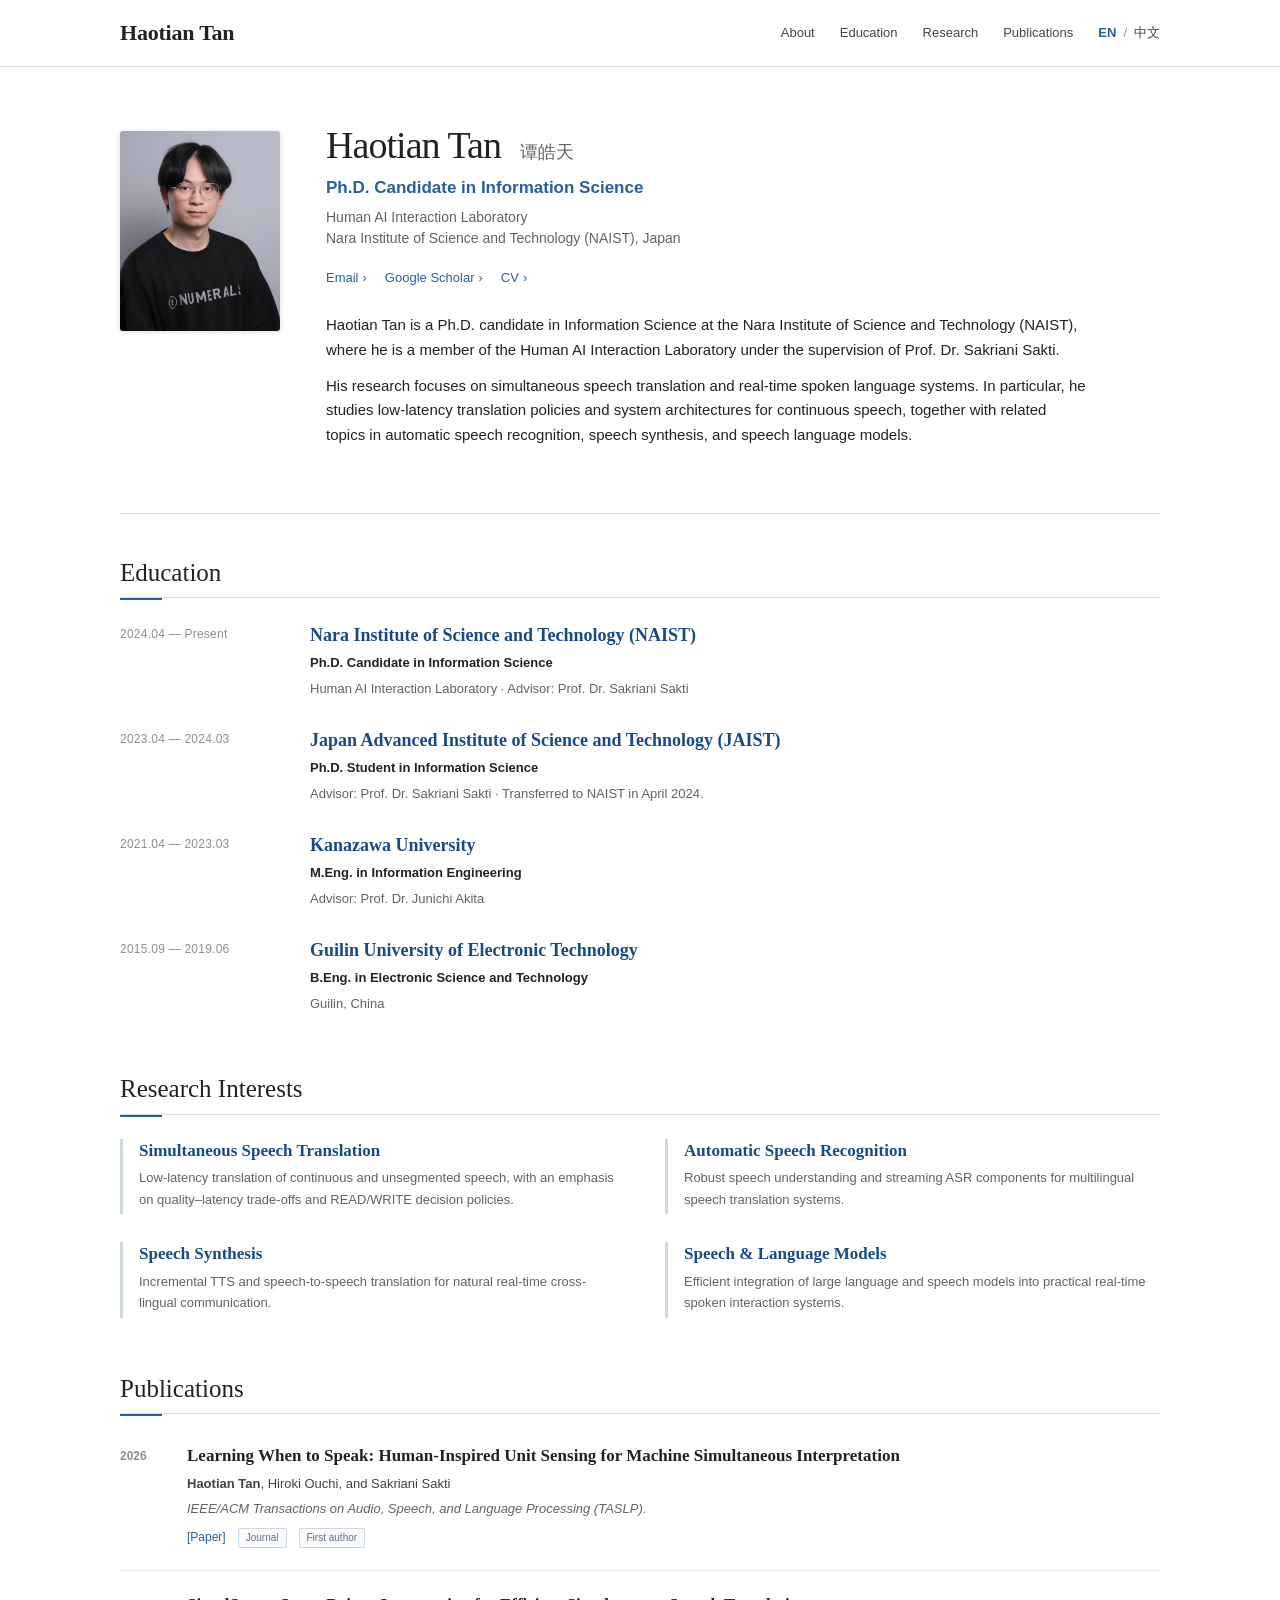
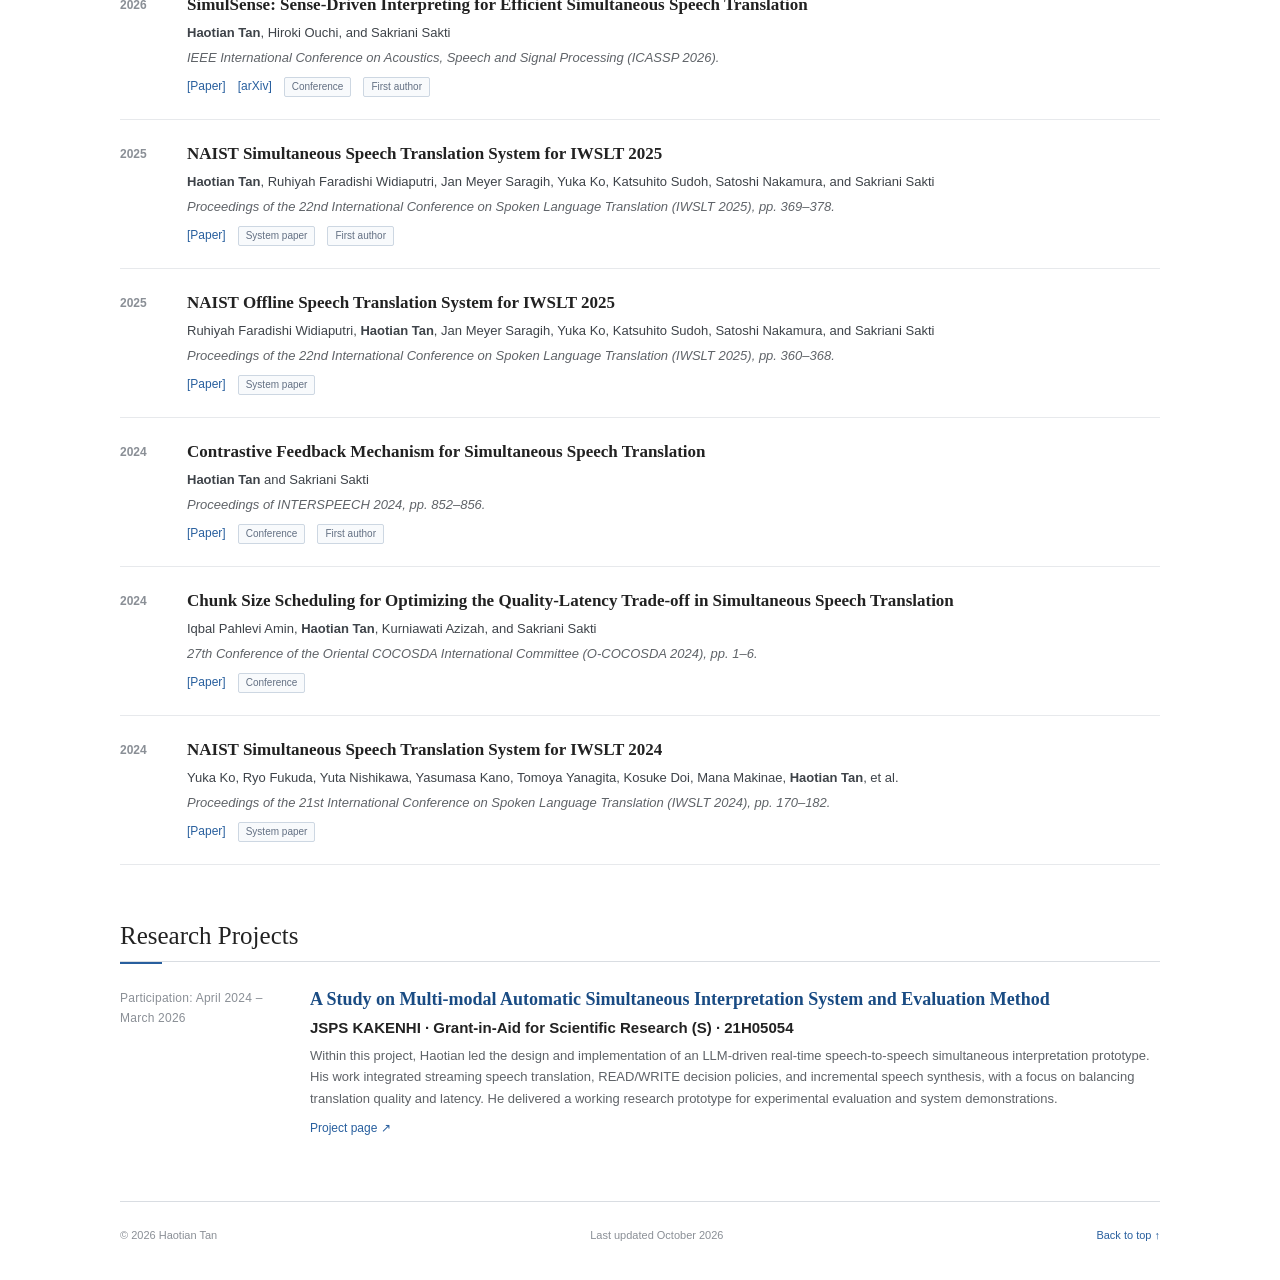
==== commit f1450a99: "Add Chinese homepage and update CV" ====
--- a/index.html
+++ b/index.html
@@ -19,9 +19,13 @@
   <meta name="twitter:title" content="Haotian Tan | Academic Homepage">
   <meta name="twitter:description" content="Ph.D. Candidate at NAIST · Simultaneous Speech Translation">
   <meta name="twitter:image" content="https://tan-ht.github.io/og-academic.png">
+<link rel="alternate" hreflang="en" href="https://tan-ht.github.io/">
+  <link rel="alternate" hreflang="zh-CN" href="https://tan-ht.github.io/zh.html">
+  <link rel="alternate" hreflang="x-default" href="https://tan-ht.github.io/">
+  <script src="/language-switch.js" defer></script>
 </head>
 <body>
-<link rel="preload" as="image" href="/haotian-tan.jpg"/><main id="top"><header class="site-header"><div class="header-inner"><a class="site-name" href="#top">Haotian Tan</a><nav aria-label="Primary navigation"><a href="#about">About</a><a href="#education">Education</a><a href="#research">Research</a><a href="#publications">Publications</a><a href="/Haotian_Tan_CV_CN.pdf" download="">CV</a></nav></div></header><div class="page"><section class="intro" id="about"><div class="portrait-wrap"><img src="/haotian-tan.jpg" alt="Haotian Tan"/></div><div class="intro-copy"><h1>Haotian Tan <span>谭皓天</span></h1><p class="position">Ph.D. Candidate in Information Science</p><p class="affiliation">Human AI Interaction Laboratory<br/>Nara Institute of Science and Technology (NAIST), Japan</p><div class="contact-links"><a href="mailto:tan.haotian.tf5@naist.ac.jp">Email</a><a href="https://scholar.google.com/citations?user=Lh4GXVgAAAAJ&amp;hl=en" target="_blank" rel="noreferrer">Google Scholar</a><a href="/Haotian_Tan_CV_CN.pdf" download="">CV</a></div><div class="bio"><p>Haotian Tan is a Ph.D. candidate in Information Science at the Nara Institute of Science and Technology (NAIST), where he is a member of the Human AI Interaction Laboratory under the supervision of Prof. Dr. Sakriani Sakti.</p><p>His research focuses on simultaneous speech translation and real-time spoken language systems. In particular, he studies low-latency translation policies and system architectures for continuous speech, together with related topics in automatic speech recognition, speech synthesis, and speech language models.</p></div></div></section><section class="section" id="education"><h2>Education</h2><div class="education-list"><article class="education-item"><div class="education-dates">2024.04 — Present</div><div><h3>Nara Institute of Science and Technology (NAIST)</h3><p class="degree">Ph.D. Candidate in Information Science</p><p>Human AI Interaction Laboratory · Advisor: Prof. Dr. Sakriani Sakti</p></div></article><article class="education-item"><div class="education-dates">2023.04 — 2024.04</div><div><h3>Japan Advanced Institute of Science and Technology (JAIST)</h3><p class="degree">Ph.D. Student in Information Science</p><p>Advisor: Prof. Dr. Sakriani Sakti · Transferred to NAIST in April 2024.</p></div></article><article class="education-item"><div class="education-dates">2021.04 — 2023.03</div><div><h3>Kanazawa University</h3><p class="degree">M.Eng. in Information Engineering</p><p>Advisor: Prof. Dr. Junichi Akita</p></div></article><article class="education-item"><div class="education-dates">2015.09 — 2019.06</div><div><h3>Guilin University of Electronic Technology</h3><p class="degree">B.Eng. in Electronic Science and Technology</p><p>Guilin, China</p></div></article></div></section><section class="section" id="research"><h2>Research Interests</h2><div class="research-list"><article><h3>Simultaneous Speech Translation</h3><p>Low-latency translation of continuous and unsegmented speech, with an emphasis on quality–latency trade-offs and READ/WRITE decision policies.</p></article><article><h3>Automatic Speech Recognition</h3><p>Robust speech understanding and streaming ASR components for multilingual speech translation systems.</p></article><article><h3>Speech Synthesis</h3><p>Incremental TTS and speech-to-speech translation for natural real-time cross-lingual communication.</p></article><article><h3>Speech &amp; Language Models</h3><p>Efficient integration of large language and speech models into practical real-time spoken interaction systems.</p></article></div></section><section class="section" id="publications"><div class="section-heading-row"><h2>Publications</h2></div><div class="publications"><article class="publication"><div class="pub-year">2026</div><div class="pub-content"><h3>Learning When to Speak: Human-Inspired Unit Sensing for Machine Simultaneous Interpretation</h3><p class="authors"><strong>Haotian Tan</strong>, Hiroki Ouchi, and Sakriani Sakti</p><p class="venue">IEEE/ACM Transactions on Audio, Speech, and Language Processing (TASLP).</p><div class="pub-links"><a href="https://ieeexplore.ieee.org/document/11732033" target="_blank" rel="noreferrer">[Paper]</a><span>Journal</span><span>First author</span></div></div></article><article class="publication"><div class="pub-year">2026</div><div class="pub-content"><h3>SimulSense: Sense-Driven Interpreting for Efficient Simultaneous Speech Translation</h3><p class="authors"><strong>Haotian Tan</strong>, Hiroki Ouchi, and Sakriani Sakti</p><p class="venue">IEEE International Conference on Acoustics, Speech and Signal Processing (ICASSP 2026).</p><div class="pub-links"><a href="https://www.cmsworkshops.com/ICASSP2026/view_paper.php?PaperNum=14052" target="_blank" rel="noreferrer">[Paper]</a><a href="https://arxiv.org/abs/2509.21932" target="_blank" rel="noreferrer">[arXiv]</a><span>Conference</span><span>First author</span></div></div></article><article class="publication"><div class="pub-year">2025</div><div class="pub-content"><h3>NAIST Simultaneous Speech Translation System for IWSLT 2025</h3><p class="authors"><strong>Haotian Tan</strong>, Ruhiyah Faradishi Widiaputri, Jan Meyer Saragih, Yuka Ko, Katsuhito Sudoh, Satoshi Nakamura, and Sakriani Sakti</p><p class="venue">Proceedings of the 22nd International Conference on Spoken Language Translation (IWSLT 2025), pp. 369–378.</p><div class="pub-links"><a href="https://aclanthology.org/2025.iwslt-1.39/" target="_blank" rel="noreferrer">[Paper]</a><span>System paper</span><span>First author</span></div></div></article><article class="publication"><div class="pub-year">2025</div><div class="pub-content"><h3>NAIST Offline Speech Translation System for IWSLT 2025</h3><p class="authors">Ruhiyah Faradishi Widiaputri, <strong>Haotian Tan</strong>, Jan Meyer Saragih, Yuka Ko, Katsuhito Sudoh, Satoshi Nakamura, and Sakriani Sakti</p><p class="venue">Proceedings of the 22nd International Conference on Spoken Language Translation (IWSLT 2025), pp. 360–368.</p><div class="pub-links"><a href="https://aclanthology.org/2025.iwslt-1.38/" target="_blank" rel="noreferrer">[Paper]</a><span>System paper</span></div></div></article><article class="publication"><div class="pub-year">2024</div><div class="pub-content"><h3>Contrastive Feedback Mechanism for Simultaneous Speech Translation</h3><p class="authors"><strong>Haotian Tan</strong> and Sakriani Sakti</p><p class="venue">Proceedings of INTERSPEECH 2024, pp. 852–856.</p><div class="pub-links"><a href="https://arxiv.org/abs/2407.20524" target="_blank" rel="noreferrer">[Paper]</a><span>Conference</span><span>First author</span></div></div></article><article class="publication"><div class="pub-year">2024</div><div class="pub-content"><h3>Chunk Size Scheduling for Optimizing the Quality-Latency Trade-off in Simultaneous Speech Translation</h3><p class="authors">Iqbal Pahlevi Amin, <strong>Haotian Tan</strong>, Kurniawati Azizah, and Sakriani Sakti</p><p class="venue">27th Conference of the Oriental COCOSDA International Committee (O-COCOSDA 2024), pp. 1–6.</p><div class="pub-links"><a href="https://ieeexplore.ieee.org/document/10800559" target="_blank" rel="noreferrer">[Paper]</a><span>Conference</span></div></div></article><article class="publication"><div class="pub-year">2024</div><div class="pub-content"><h3>NAIST Simultaneous Speech Translation System for IWSLT 2024</h3><p class="authors">Yuka Ko, Ryo Fukuda, Yuta Nishikawa, Yasumasa Kano, Tomoya Yanagita, Kosuke Doi, Mana Makinae, <strong>Haotian Tan</strong>, et al.</p><p class="venue">Proceedings of the 21st International Conference on Spoken Language Translation (IWSLT 2024), pp. 170–182.</p><div class="pub-links"><a href="https://arxiv.org/abs/2407.00826" target="_blank" rel="noreferrer">[Paper]</a><span>System paper</span></div></div></article></div></section><section class="section" id="experience"><h2>Research Projects</h2><article class="experience-item"><div class="experience-dates">Participation: April 2024 – March 2026</div><div><h3>A Study on Multi-modal Automatic Simultaneous Interpretation System and Evaluation Method</h3><p class="experience-title">JSPS KAKENHI · Grant-in-Aid for Scientific Research (S) · 21H05054</p><p>Within this project, Haotian led the design and implementation of an LLM-driven real-time speech-to-speech simultaneous interpretation prototype. His work integrated streaming speech translation, READ/WRITE decision policies, and incremental speech synthesis, with a focus on balancing translation quality and latency. He delivered a working research prototype for experimental evaluation and system demonstrations.</p><p class="inline-links"><a href="https://kaken.nii.ac.jp/grant/KAKENHI-PROJECT-21H05054" target="_blank" rel="noreferrer">Project page ↗</a></p></div></article></section><footer><span>© 2026 Haotian Tan</span><span>Last updated October 2026</span><a href="#top">Back to top ↑</a></footer></div></main>
+<link rel="preload" as="image" href="/haotian-tan.jpg"/><main id="top"><header class="site-header"><div class="header-inner"><a class="site-name" href="#top">Haotian Tan</a><nav aria-label="Primary navigation"><a href="#about">About</a><a href="#education">Education</a><a href="#research">Research</a><a href="#publications">Publications</a><span class="language-switch" role="group" aria-label="Language"><a href="/" lang="en" hreflang="en" aria-current="page" data-language-link>EN</a><span aria-hidden="true">/</span><a href="/zh.html" lang="zh-CN" hreflang="zh-CN" data-language-link>中文</a></span></nav></div></header><div class="page"><section class="intro" id="about"><div class="portrait-wrap"><img src="/haotian-tan.jpg" alt="Haotian Tan"/></div><div class="intro-copy"><h1>Haotian Tan <span>谭皓天</span></h1><p class="position">Ph.D. Candidate in Information Science</p><p class="affiliation">Human AI Interaction Laboratory<br/>Nara Institute of Science and Technology (NAIST), Japan</p><div class="contact-links"><a href="mailto:tan.haotian.tf5@naist.ac.jp">Email</a><a href="https://scholar.google.com/citations?user=Lh4GXVgAAAAJ&amp;hl=en" target="_blank" rel="noreferrer">Google Scholar</a><a href="/Haotian_Tan_CV_CN.pdf?v=c6824838f868" download="">CV</a></div><div class="bio"><p>Haotian Tan is a Ph.D. candidate in Information Science at the Nara Institute of Science and Technology (NAIST), where he is a member of the Human AI Interaction Laboratory under the supervision of Prof. Dr. Sakriani Sakti.</p><p>His research focuses on simultaneous speech translation and real-time spoken language systems. In particular, he studies low-latency translation policies and system architectures for continuous speech, together with related topics in automatic speech recognition, speech synthesis, and speech language models.</p></div></div></section><section class="section" id="education"><h2>Education</h2><div class="education-list"><article class="education-item"><div class="education-dates">2024.04 — Present</div><div><h3>Nara Institute of Science and Technology (NAIST)</h3><p class="degree">Ph.D. Candidate in Information Science</p><p>Human AI Interaction Laboratory · Advisor: Prof. Dr. Sakriani Sakti</p></div></article><article class="education-item"><div class="education-dates">2023.04 — 2024.03</div><div><h3>Japan Advanced Institute of Science and Technology (JAIST)</h3><p class="degree">Ph.D. Student in Information Science</p><p>Advisor: Prof. Dr. Sakriani Sakti · Transferred to NAIST in April 2024.</p></div></article><article class="education-item"><div class="education-dates">2021.04 — 2023.03</div><div><h3>Kanazawa University</h3><p class="degree">M.Eng. in Information Engineering</p><p>Advisor: Prof. Dr. Junichi Akita</p></div></article><article class="education-item"><div class="education-dates">2015.09 — 2019.06</div><div><h3>Guilin University of Electronic Technology</h3><p class="degree">B.Eng. in Electronic Science and Technology</p><p>Guilin, China</p></div></article></div></section><section class="section" id="research"><h2>Research Interests</h2><div class="research-list"><article><h3>Simultaneous Speech Translation</h3><p>Low-latency translation of continuous and unsegmented speech, with an emphasis on quality–latency trade-offs and READ/WRITE decision policies.</p></article><article><h3>Automatic Speech Recognition</h3><p>Robust speech understanding and streaming ASR components for multilingual speech translation systems.</p></article><article><h3>Speech Synthesis</h3><p>Incremental TTS and speech-to-speech translation for natural real-time cross-lingual communication.</p></article><article><h3>Speech &amp; Language Models</h3><p>Efficient integration of large language and speech models into practical real-time spoken interaction systems.</p></article></div></section><section class="section" id="publications"><div class="section-heading-row"><h2>Publications</h2></div><div class="publications"><article class="publication"><div class="pub-year">2026</div><div class="pub-content"><h3>Learning When to Speak: Human-Inspired Unit Sensing for Machine Simultaneous Interpretation</h3><p class="authors"><strong>Haotian Tan</strong>, Hiroki Ouchi, and Sakriani Sakti</p><p class="venue">IEEE/ACM Transactions on Audio, Speech, and Language Processing (TASLP).</p><div class="pub-links"><a href="https://ieeexplore.ieee.org/document/11732033" target="_blank" rel="noreferrer">[Paper]</a><span>Journal</span><span>First author</span></div></div></article><article class="publication"><div class="pub-year">2026</div><div class="pub-content"><h3>SimulSense: Sense-Driven Interpreting for Efficient Simultaneous Speech Translation</h3><p class="authors"><strong>Haotian Tan</strong>, Hiroki Ouchi, and Sakriani Sakti</p><p class="venue">IEEE International Conference on Acoustics, Speech and Signal Processing (ICASSP 2026).</p><div class="pub-links"><a href="https://www.cmsworkshops.com/ICASSP2026/view_paper.php?PaperNum=14052" target="_blank" rel="noreferrer">[Paper]</a><a href="https://arxiv.org/abs/2509.21932" target="_blank" rel="noreferrer">[arXiv]</a><span>Conference</span><span>First author</span></div></div></article><article class="publication"><div class="pub-year">2025</div><div class="pub-content"><h3>NAIST Simultaneous Speech Translation System for IWSLT 2025</h3><p class="authors"><strong>Haotian Tan</strong>, Ruhiyah Faradishi Widiaputri, Jan Meyer Saragih, Yuka Ko, Katsuhito Sudoh, Satoshi Nakamura, and Sakriani Sakti</p><p class="venue">Proceedings of the 22nd International Conference on Spoken Language Translation (IWSLT 2025), pp. 369–378.</p><div class="pub-links"><a href="https://aclanthology.org/2025.iwslt-1.39/" target="_blank" rel="noreferrer">[Paper]</a><span>System paper</span><span>First author</span></div></div></article><article class="publication"><div class="pub-year">2025</div><div class="pub-content"><h3>NAIST Offline Speech Translation System for IWSLT 2025</h3><p class="authors">Ruhiyah Faradishi Widiaputri, <strong>Haotian Tan</strong>, Jan Meyer Saragih, Yuka Ko, Katsuhito Sudoh, Satoshi Nakamura, and Sakriani Sakti</p><p class="venue">Proceedings of the 22nd International Conference on Spoken Language Translation (IWSLT 2025), pp. 360–368.</p><div class="pub-links"><a href="https://aclanthology.org/2025.iwslt-1.38/" target="_blank" rel="noreferrer">[Paper]</a><span>System paper</span></div></div></article><article class="publication"><div class="pub-year">2024</div><div class="pub-content"><h3>Contrastive Feedback Mechanism for Simultaneous Speech Translation</h3><p class="authors"><strong>Haotian Tan</strong> and Sakriani Sakti</p><p class="venue">Proceedings of INTERSPEECH 2024, pp. 852–856.</p><div class="pub-links"><a href="https://arxiv.org/abs/2407.20524" target="_blank" rel="noreferrer">[Paper]</a><span>Conference</span><span>First author</span></div></div></article><article class="publication"><div class="pub-year">2024</div><div class="pub-content"><h3>Chunk Size Scheduling for Optimizing the Quality-Latency Trade-off in Simultaneous Speech Translation</h3><p class="authors">Iqbal Pahlevi Amin, <strong>Haotian Tan</strong>, Kurniawati Azizah, and Sakriani Sakti</p><p class="venue">27th Conference of the Oriental COCOSDA International Committee (O-COCOSDA 2024), pp. 1–6.</p><div class="pub-links"><a href="https://ieeexplore.ieee.org/document/10800559" target="_blank" rel="noreferrer">[Paper]</a><span>Conference</span></div></div></article><article class="publication"><div class="pub-year">2024</div><div class="pub-content"><h3>NAIST Simultaneous Speech Translation System for IWSLT 2024</h3><p class="authors">Yuka Ko, Ryo Fukuda, Yuta Nishikawa, Yasumasa Kano, Tomoya Yanagita, Kosuke Doi, Mana Makinae, <strong>Haotian Tan</strong>, et al.</p><p class="venue">Proceedings of the 21st International Conference on Spoken Language Translation (IWSLT 2024), pp. 170–182.</p><div class="pub-links"><a href="https://arxiv.org/abs/2407.00826" target="_blank" rel="noreferrer">[Paper]</a><span>System paper</span></div></div></article></div></section><section class="section" id="experience"><h2>Research Projects</h2><article class="experience-item"><div class="experience-dates">Participation: April 2024 – March 2026</div><div><h3>A Study on Multi-modal Automatic Simultaneous Interpretation System and Evaluation Method</h3><p class="experience-title">JSPS KAKENHI · Grant-in-Aid for Scientific Research (S) · 21H05054</p><p>Within this project, Haotian led the design and implementation of an LLM-driven real-time speech-to-speech simultaneous interpretation prototype. His work integrated streaming speech translation, READ/WRITE decision policies, and incremental speech synthesis, with a focus on balancing translation quality and latency. He delivered a working research prototype for experimental evaluation and system demonstrations.</p><p class="inline-links"><a href="https://kaken.nii.ac.jp/grant/KAKENHI-PROJECT-21H05054" target="_blank" rel="noreferrer">Project page ↗</a></p></div></article></section><footer><span>© 2026 Haotian Tan</span><span>Last updated October 2026</span><a href="#top">Back to top ↑</a></footer></div></main>
 </body>
 </html>
 
--- a/styles.css
+++ b/styles.css
@@ -22,6 +22,13 @@
 .site-header nav { display: flex; gap: 25px; font-size: 13px; }
 .site-header nav a { color: #42464b; }
 .site-header nav a:hover { color: var(--accent); text-decoration: none; }
+.language-switch { display: inline-flex; align-items: center; gap: 7px; white-space: nowrap; }
+.language-switch > span { color: var(--light); }
+.site-header nav .language-switch a[aria-current="page"] { color: var(--accent); font-weight: 700; }
+.language-switch a:focus-visible { outline: 2px solid var(--accent); outline-offset: 4px; border-radius: 2px; }
+html[lang="zh-CN"] body { font-family: -apple-system, BlinkMacSystemFont, "PingFang SC", "Microsoft YaHei", "Noto Sans CJK SC", Arial, sans-serif; }
+html[lang="zh-CN"] .site-name, html[lang="zh-CN"] .intro-copy h1, html[lang="zh-CN"] .section h2, html[lang="zh-CN"] .education-item h3, html[lang="zh-CN"] .research-list h3, html[lang="zh-CN"] .experience-item h3 { font-family: inherit; }
+html[lang="zh-CN"] .bio { line-height: 1.85; }
 
 .page { width: min(1040px, calc(100% - 40px)); margin: 0 auto; }
 .intro { display: grid; grid-template-columns: 164px minmax(0, 1fr); gap: 42px; align-items: start; padding: 64px 0 54px; border-bottom: 1px solid var(--line); }
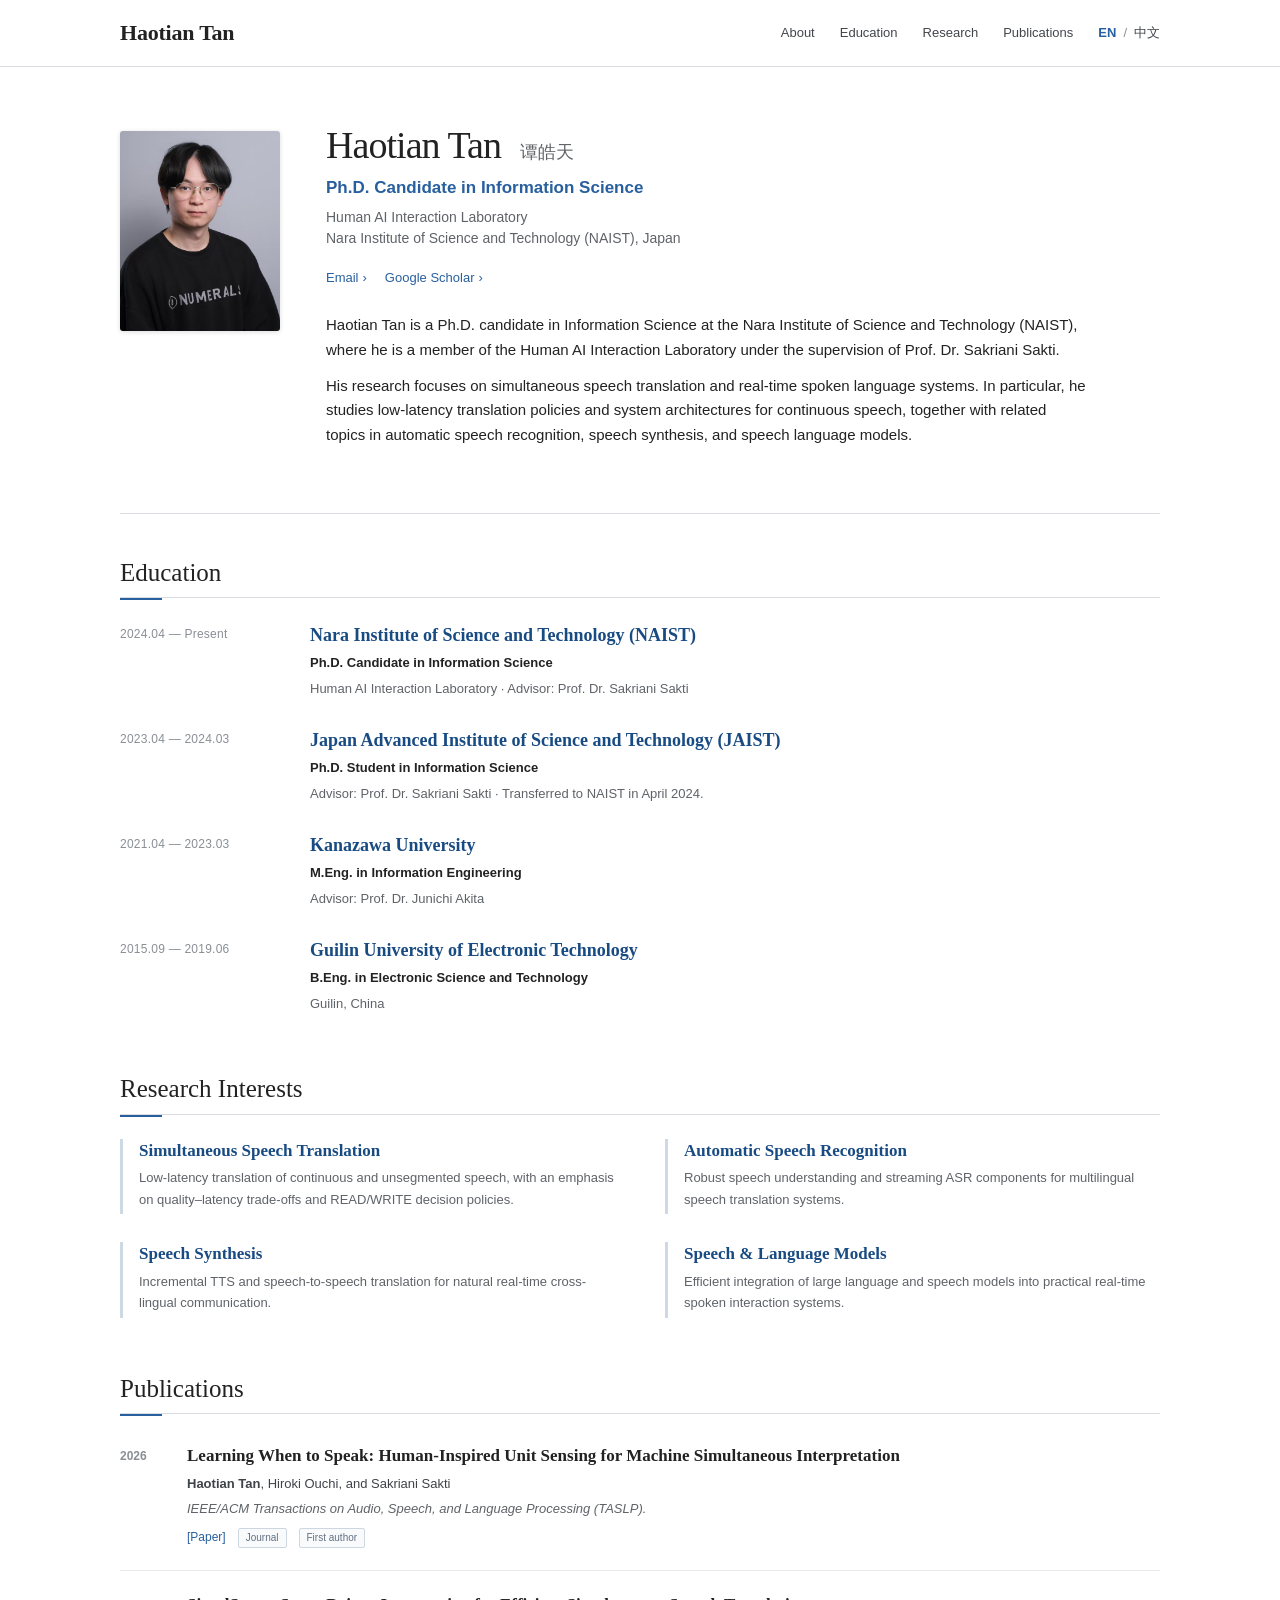
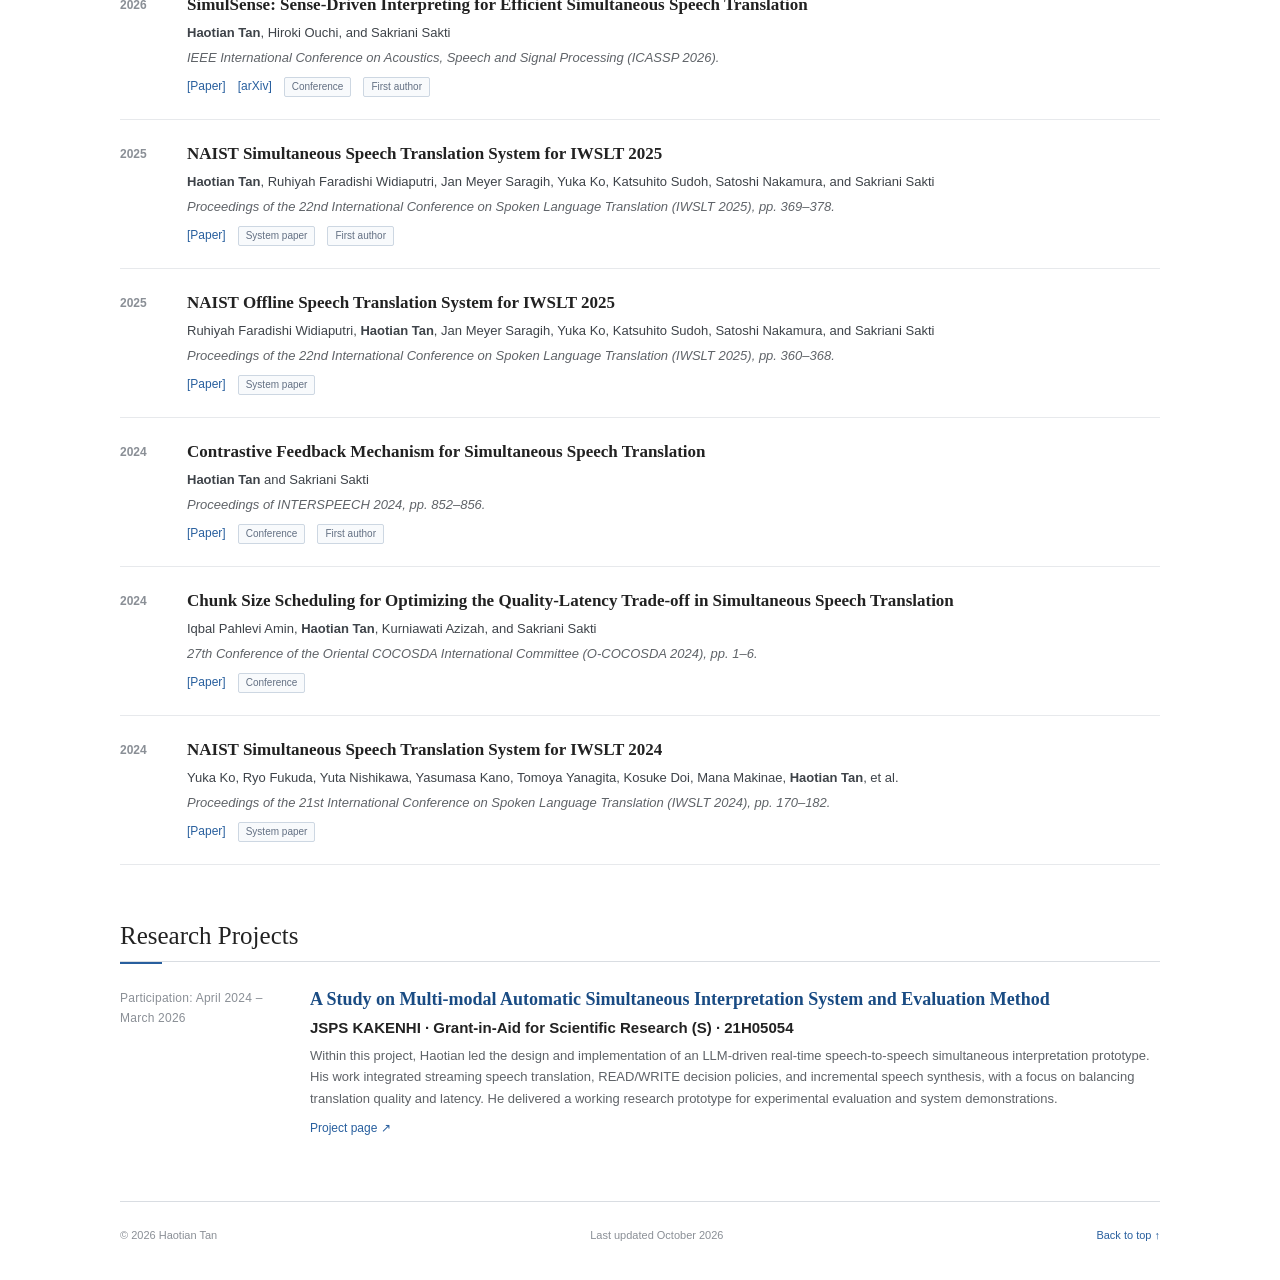
==== commit 9baee736: "Remove CV links from both language pages" ====
--- a/index.html
+++ b/index.html
@@ -6,7 +6,7 @@
   <title>Haotian Tan | Academic Homepage</title>
   <meta name="description" content="Academic homepage of Haotian Tan, a Ph.D. candidate at NAIST researching simultaneous speech translation, speech recognition, and speech synthesis.">
   <link rel="canonical" href="https://tan-ht.github.io/">
-  <link rel="stylesheet" href="styles.css">
+  <link rel="stylesheet" href="styles.css?v=20261011-bilingual">
   <link rel="icon" type="image/svg+xml" href="favicon.svg">
   <meta property="og:title" content="Haotian Tan | Academic Homepage">
   <meta property="og:description" content="Ph.D. Candidate at NAIST · Simultaneous Speech Translation">
@@ -25,7 +25,7 @@
   <script src="/language-switch.js" defer></script>
 </head>
 <body>
-<link rel="preload" as="image" href="/haotian-tan.jpg"/><main id="top"><header class="site-header"><div class="header-inner"><a class="site-name" href="#top">Haotian Tan</a><nav aria-label="Primary navigation"><a href="#about">About</a><a href="#education">Education</a><a href="#research">Research</a><a href="#publications">Publications</a><span class="language-switch" role="group" aria-label="Language"><a href="/" lang="en" hreflang="en" aria-current="page" data-language-link>EN</a><span aria-hidden="true">/</span><a href="/zh.html" lang="zh-CN" hreflang="zh-CN" data-language-link>中文</a></span></nav></div></header><div class="page"><section class="intro" id="about"><div class="portrait-wrap"><img src="/haotian-tan.jpg" alt="Haotian Tan"/></div><div class="intro-copy"><h1>Haotian Tan <span>谭皓天</span></h1><p class="position">Ph.D. Candidate in Information Science</p><p class="affiliation">Human AI Interaction Laboratory<br/>Nara Institute of Science and Technology (NAIST), Japan</p><div class="contact-links"><a href="mailto:tan.haotian.tf5@naist.ac.jp">Email</a><a href="https://scholar.google.com/citations?user=Lh4GXVgAAAAJ&amp;hl=en" target="_blank" rel="noreferrer">Google Scholar</a><a href="/Haotian_Tan_CV_CN.pdf?v=c6824838f868" download="">CV</a></div><div class="bio"><p>Haotian Tan is a Ph.D. candidate in Information Science at the Nara Institute of Science and Technology (NAIST), where he is a member of the Human AI Interaction Laboratory under the supervision of Prof. Dr. Sakriani Sakti.</p><p>His research focuses on simultaneous speech translation and real-time spoken language systems. In particular, he studies low-latency translation policies and system architectures for continuous speech, together with related topics in automatic speech recognition, speech synthesis, and speech language models.</p></div></div></section><section class="section" id="education"><h2>Education</h2><div class="education-list"><article class="education-item"><div class="education-dates">2024.04 — Present</div><div><h3>Nara Institute of Science and Technology (NAIST)</h3><p class="degree">Ph.D. Candidate in Information Science</p><p>Human AI Interaction Laboratory · Advisor: Prof. Dr. Sakriani Sakti</p></div></article><article class="education-item"><div class="education-dates">2023.04 — 2024.03</div><div><h3>Japan Advanced Institute of Science and Technology (JAIST)</h3><p class="degree">Ph.D. Student in Information Science</p><p>Advisor: Prof. Dr. Sakriani Sakti · Transferred to NAIST in April 2024.</p></div></article><article class="education-item"><div class="education-dates">2021.04 — 2023.03</div><div><h3>Kanazawa University</h3><p class="degree">M.Eng. in Information Engineering</p><p>Advisor: Prof. Dr. Junichi Akita</p></div></article><article class="education-item"><div class="education-dates">2015.09 — 2019.06</div><div><h3>Guilin University of Electronic Technology</h3><p class="degree">B.Eng. in Electronic Science and Technology</p><p>Guilin, China</p></div></article></div></section><section class="section" id="research"><h2>Research Interests</h2><div class="research-list"><article><h3>Simultaneous Speech Translation</h3><p>Low-latency translation of continuous and unsegmented speech, with an emphasis on quality–latency trade-offs and READ/WRITE decision policies.</p></article><article><h3>Automatic Speech Recognition</h3><p>Robust speech understanding and streaming ASR components for multilingual speech translation systems.</p></article><article><h3>Speech Synthesis</h3><p>Incremental TTS and speech-to-speech translation for natural real-time cross-lingual communication.</p></article><article><h3>Speech &amp; Language Models</h3><p>Efficient integration of large language and speech models into practical real-time spoken interaction systems.</p></article></div></section><section class="section" id="publications"><div class="section-heading-row"><h2>Publications</h2></div><div class="publications"><article class="publication"><div class="pub-year">2026</div><div class="pub-content"><h3>Learning When to Speak: Human-Inspired Unit Sensing for Machine Simultaneous Interpretation</h3><p class="authors"><strong>Haotian Tan</strong>, Hiroki Ouchi, and Sakriani Sakti</p><p class="venue">IEEE/ACM Transactions on Audio, Speech, and Language Processing (TASLP).</p><div class="pub-links"><a href="https://ieeexplore.ieee.org/document/11732033" target="_blank" rel="noreferrer">[Paper]</a><span>Journal</span><span>First author</span></div></div></article><article class="publication"><div class="pub-year">2026</div><div class="pub-content"><h3>SimulSense: Sense-Driven Interpreting for Efficient Simultaneous Speech Translation</h3><p class="authors"><strong>Haotian Tan</strong>, Hiroki Ouchi, and Sakriani Sakti</p><p class="venue">IEEE International Conference on Acoustics, Speech and Signal Processing (ICASSP 2026).</p><div class="pub-links"><a href="https://www.cmsworkshops.com/ICASSP2026/view_paper.php?PaperNum=14052" target="_blank" rel="noreferrer">[Paper]</a><a href="https://arxiv.org/abs/2509.21932" target="_blank" rel="noreferrer">[arXiv]</a><span>Conference</span><span>First author</span></div></div></article><article class="publication"><div class="pub-year">2025</div><div class="pub-content"><h3>NAIST Simultaneous Speech Translation System for IWSLT 2025</h3><p class="authors"><strong>Haotian Tan</strong>, Ruhiyah Faradishi Widiaputri, Jan Meyer Saragih, Yuka Ko, Katsuhito Sudoh, Satoshi Nakamura, and Sakriani Sakti</p><p class="venue">Proceedings of the 22nd International Conference on Spoken Language Translation (IWSLT 2025), pp. 369–378.</p><div class="pub-links"><a href="https://aclanthology.org/2025.iwslt-1.39/" target="_blank" rel="noreferrer">[Paper]</a><span>System paper</span><span>First author</span></div></div></article><article class="publication"><div class="pub-year">2025</div><div class="pub-content"><h3>NAIST Offline Speech Translation System for IWSLT 2025</h3><p class="authors">Ruhiyah Faradishi Widiaputri, <strong>Haotian Tan</strong>, Jan Meyer Saragih, Yuka Ko, Katsuhito Sudoh, Satoshi Nakamura, and Sakriani Sakti</p><p class="venue">Proceedings of the 22nd International Conference on Spoken Language Translation (IWSLT 2025), pp. 360–368.</p><div class="pub-links"><a href="https://aclanthology.org/2025.iwslt-1.38/" target="_blank" rel="noreferrer">[Paper]</a><span>System paper</span></div></div></article><article class="publication"><div class="pub-year">2024</div><div class="pub-content"><h3>Contrastive Feedback Mechanism for Simultaneous Speech Translation</h3><p class="authors"><strong>Haotian Tan</strong> and Sakriani Sakti</p><p class="venue">Proceedings of INTERSPEECH 2024, pp. 852–856.</p><div class="pub-links"><a href="https://arxiv.org/abs/2407.20524" target="_blank" rel="noreferrer">[Paper]</a><span>Conference</span><span>First author</span></div></div></article><article class="publication"><div class="pub-year">2024</div><div class="pub-content"><h3>Chunk Size Scheduling for Optimizing the Quality-Latency Trade-off in Simultaneous Speech Translation</h3><p class="authors">Iqbal Pahlevi Amin, <strong>Haotian Tan</strong>, Kurniawati Azizah, and Sakriani Sakti</p><p class="venue">27th Conference of the Oriental COCOSDA International Committee (O-COCOSDA 2024), pp. 1–6.</p><div class="pub-links"><a href="https://ieeexplore.ieee.org/document/10800559" target="_blank" rel="noreferrer">[Paper]</a><span>Conference</span></div></div></article><article class="publication"><div class="pub-year">2024</div><div class="pub-content"><h3>NAIST Simultaneous Speech Translation System for IWSLT 2024</h3><p class="authors">Yuka Ko, Ryo Fukuda, Yuta Nishikawa, Yasumasa Kano, Tomoya Yanagita, Kosuke Doi, Mana Makinae, <strong>Haotian Tan</strong>, et al.</p><p class="venue">Proceedings of the 21st International Conference on Spoken Language Translation (IWSLT 2024), pp. 170–182.</p><div class="pub-links"><a href="https://arxiv.org/abs/2407.00826" target="_blank" rel="noreferrer">[Paper]</a><span>System paper</span></div></div></article></div></section><section class="section" id="experience"><h2>Research Projects</h2><article class="experience-item"><div class="experience-dates">Participation: April 2024 – March 2026</div><div><h3>A Study on Multi-modal Automatic Simultaneous Interpretation System and Evaluation Method</h3><p class="experience-title">JSPS KAKENHI · Grant-in-Aid for Scientific Research (S) · 21H05054</p><p>Within this project, Haotian led the design and implementation of an LLM-driven real-time speech-to-speech simultaneous interpretation prototype. His work integrated streaming speech translation, READ/WRITE decision policies, and incremental speech synthesis, with a focus on balancing translation quality and latency. He delivered a working research prototype for experimental evaluation and system demonstrations.</p><p class="inline-links"><a href="https://kaken.nii.ac.jp/grant/KAKENHI-PROJECT-21H05054" target="_blank" rel="noreferrer">Project page ↗</a></p></div></article></section><footer><span>© 2026 Haotian Tan</span><span>Last updated October 2026</span><a href="#top">Back to top ↑</a></footer></div></main>
+<link rel="preload" as="image" href="/haotian-tan.jpg"/><main id="top"><header class="site-header"><div class="header-inner"><a class="site-name" href="#top">Haotian Tan</a><nav aria-label="Primary navigation"><a href="#about">About</a><a href="#education">Education</a><a href="#research">Research</a><a href="#publications">Publications</a><span class="language-switch" role="group" aria-label="Language"><a href="/" lang="en" hreflang="en" aria-current="page" data-language-link>EN</a><span aria-hidden="true">/</span><a href="/zh.html" lang="zh-CN" hreflang="zh-CN" data-language-link>中文</a></span></nav></div></header><div class="page"><section class="intro" id="about"><div class="portrait-wrap"><img src="/haotian-tan.jpg" alt="Haotian Tan"/></div><div class="intro-copy"><h1>Haotian Tan <span>谭皓天</span></h1><p class="position">Ph.D. Candidate in Information Science</p><p class="affiliation">Human AI Interaction Laboratory<br/>Nara Institute of Science and Technology (NAIST), Japan</p><div class="contact-links"><a href="mailto:tan.haotian.tf5@naist.ac.jp">Email</a><a href="https://scholar.google.com/citations?user=Lh4GXVgAAAAJ&amp;hl=en" target="_blank" rel="noreferrer">Google Scholar</a></div><div class="bio"><p>Haotian Tan is a Ph.D. candidate in Information Science at the Nara Institute of Science and Technology (NAIST), where he is a member of the Human AI Interaction Laboratory under the supervision of Prof. Dr. Sakriani Sakti.</p><p>His research focuses on simultaneous speech translation and real-time spoken language systems. In particular, he studies low-latency translation policies and system architectures for continuous speech, together with related topics in automatic speech recognition, speech synthesis, and speech language models.</p></div></div></section><section class="section" id="education"><h2>Education</h2><div class="education-list"><article class="education-item"><div class="education-dates">2024.04 — Present</div><div><h3>Nara Institute of Science and Technology (NAIST)</h3><p class="degree">Ph.D. Candidate in Information Science</p><p>Human AI Interaction Laboratory · Advisor: Prof. Dr. Sakriani Sakti</p></div></article><article class="education-item"><div class="education-dates">2023.04 — 2024.03</div><div><h3>Japan Advanced Institute of Science and Technology (JAIST)</h3><p class="degree">Ph.D. Student in Information Science</p><p>Advisor: Prof. Dr. Sakriani Sakti · Transferred to NAIST in April 2024.</p></div></article><article class="education-item"><div class="education-dates">2021.04 — 2023.03</div><div><h3>Kanazawa University</h3><p class="degree">M.Eng. in Information Engineering</p><p>Advisor: Prof. Dr. Junichi Akita</p></div></article><article class="education-item"><div class="education-dates">2015.09 — 2019.06</div><div><h3>Guilin University of Electronic Technology</h3><p class="degree">B.Eng. in Electronic Science and Technology</p><p>Guilin, China</p></div></article></div></section><section class="section" id="research"><h2>Research Interests</h2><div class="research-list"><article><h3>Simultaneous Speech Translation</h3><p>Low-latency translation of continuous and unsegmented speech, with an emphasis on quality–latency trade-offs and READ/WRITE decision policies.</p></article><article><h3>Automatic Speech Recognition</h3><p>Robust speech understanding and streaming ASR components for multilingual speech translation systems.</p></article><article><h3>Speech Synthesis</h3><p>Incremental TTS and speech-to-speech translation for natural real-time cross-lingual communication.</p></article><article><h3>Speech &amp; Language Models</h3><p>Efficient integration of large language and speech models into practical real-time spoken interaction systems.</p></article></div></section><section class="section" id="publications"><div class="section-heading-row"><h2>Publications</h2></div><div class="publications"><article class="publication"><div class="pub-year">2026</div><div class="pub-content"><h3>Learning When to Speak: Human-Inspired Unit Sensing for Machine Simultaneous Interpretation</h3><p class="authors"><strong>Haotian Tan</strong>, Hiroki Ouchi, and Sakriani Sakti</p><p class="venue">IEEE/ACM Transactions on Audio, Speech, and Language Processing (TASLP).</p><div class="pub-links"><a href="https://ieeexplore.ieee.org/document/11732033" target="_blank" rel="noreferrer">[Paper]</a><span>Journal</span><span>First author</span></div></div></article><article class="publication"><div class="pub-year">2026</div><div class="pub-content"><h3>SimulSense: Sense-Driven Interpreting for Efficient Simultaneous Speech Translation</h3><p class="authors"><strong>Haotian Tan</strong>, Hiroki Ouchi, and Sakriani Sakti</p><p class="venue">IEEE International Conference on Acoustics, Speech and Signal Processing (ICASSP 2026).</p><div class="pub-links"><a href="https://www.cmsworkshops.com/ICASSP2026/view_paper.php?PaperNum=14052" target="_blank" rel="noreferrer">[Paper]</a><a href="https://arxiv.org/abs/2509.21932" target="_blank" rel="noreferrer">[arXiv]</a><span>Conference</span><span>First author</span></div></div></article><article class="publication"><div class="pub-year">2025</div><div class="pub-content"><h3>NAIST Simultaneous Speech Translation System for IWSLT 2025</h3><p class="authors"><strong>Haotian Tan</strong>, Ruhiyah Faradishi Widiaputri, Jan Meyer Saragih, Yuka Ko, Katsuhito Sudoh, Satoshi Nakamura, and Sakriani Sakti</p><p class="venue">Proceedings of the 22nd International Conference on Spoken Language Translation (IWSLT 2025), pp. 369–378.</p><div class="pub-links"><a href="https://aclanthology.org/2025.iwslt-1.39/" target="_blank" rel="noreferrer">[Paper]</a><span>System paper</span><span>First author</span></div></div></article><article class="publication"><div class="pub-year">2025</div><div class="pub-content"><h3>NAIST Offline Speech Translation System for IWSLT 2025</h3><p class="authors">Ruhiyah Faradishi Widiaputri, <strong>Haotian Tan</strong>, Jan Meyer Saragih, Yuka Ko, Katsuhito Sudoh, Satoshi Nakamura, and Sakriani Sakti</p><p class="venue">Proceedings of the 22nd International Conference on Spoken Language Translation (IWSLT 2025), pp. 360–368.</p><div class="pub-links"><a href="https://aclanthology.org/2025.iwslt-1.38/" target="_blank" rel="noreferrer">[Paper]</a><span>System paper</span></div></div></article><article class="publication"><div class="pub-year">2024</div><div class="pub-content"><h3>Contrastive Feedback Mechanism for Simultaneous Speech Translation</h3><p class="authors"><strong>Haotian Tan</strong> and Sakriani Sakti</p><p class="venue">Proceedings of INTERSPEECH 2024, pp. 852–856.</p><div class="pub-links"><a href="https://arxiv.org/abs/2407.20524" target="_blank" rel="noreferrer">[Paper]</a><span>Conference</span><span>First author</span></div></div></article><article class="publication"><div class="pub-year">2024</div><div class="pub-content"><h3>Chunk Size Scheduling for Optimizing the Quality-Latency Trade-off in Simultaneous Speech Translation</h3><p class="authors">Iqbal Pahlevi Amin, <strong>Haotian Tan</strong>, Kurniawati Azizah, and Sakriani Sakti</p><p class="venue">27th Conference of the Oriental COCOSDA International Committee (O-COCOSDA 2024), pp. 1–6.</p><div class="pub-links"><a href="https://ieeexplore.ieee.org/document/10800559" target="_blank" rel="noreferrer">[Paper]</a><span>Conference</span></div></div></article><article class="publication"><div class="pub-year">2024</div><div class="pub-content"><h3>NAIST Simultaneous Speech Translation System for IWSLT 2024</h3><p class="authors">Yuka Ko, Ryo Fukuda, Yuta Nishikawa, Yasumasa Kano, Tomoya Yanagita, Kosuke Doi, Mana Makinae, <strong>Haotian Tan</strong>, et al.</p><p class="venue">Proceedings of the 21st International Conference on Spoken Language Translation (IWSLT 2024), pp. 170–182.</p><div class="pub-links"><a href="https://arxiv.org/abs/2407.00826" target="_blank" rel="noreferrer">[Paper]</a><span>System paper</span></div></div></article></div></section><section class="section" id="experience"><h2>Research Projects</h2><article class="experience-item"><div class="experience-dates">Participation: April 2024 – March 2026</div><div><h3>A Study on Multi-modal Automatic Simultaneous Interpretation System and Evaluation Method</h3><p class="experience-title">JSPS KAKENHI · Grant-in-Aid for Scientific Research (S) · 21H05054</p><p>Within this project, Haotian led the design and implementation of an LLM-driven real-time speech-to-speech simultaneous interpretation prototype. His work integrated streaming speech translation, READ/WRITE decision policies, and incremental speech synthesis, with a focus on balancing translation quality and latency. He delivered a working research prototype for experimental evaluation and system demonstrations.</p><p class="inline-links"><a href="https://kaken.nii.ac.jp/grant/KAKENHI-PROJECT-21H05054" target="_blank" rel="noreferrer">Project page ↗</a></p></div></article></section><footer><span>© 2026 Haotian Tan</span><span>Last updated October 2026</span><a href="#top">Back to top ↑</a></footer></div></main>
 </body>
 </html>
 
--- a/styles.css
+++ b/styles.css
@@ -85,7 +85,7 @@
   html { scroll-padding-top: 64px; }
   .header-inner { height: auto; min-height: 62px; padding: 12px 0; align-items: flex-start; }
   .site-header nav { gap: 13px; flex-wrap: wrap; justify-content: flex-end; }
-  .site-header nav a:nth-child(3) { display: none; }
+  .site-header nav > a:nth-child(3) { display: none; }
   .intro { grid-template-columns: 120px 1fr; gap: 24px; padding-top: 42px; }
   .portrait-wrap img { width: 116px; height: 150px; }
   .intro-copy h1 { font-size: 31px; }
